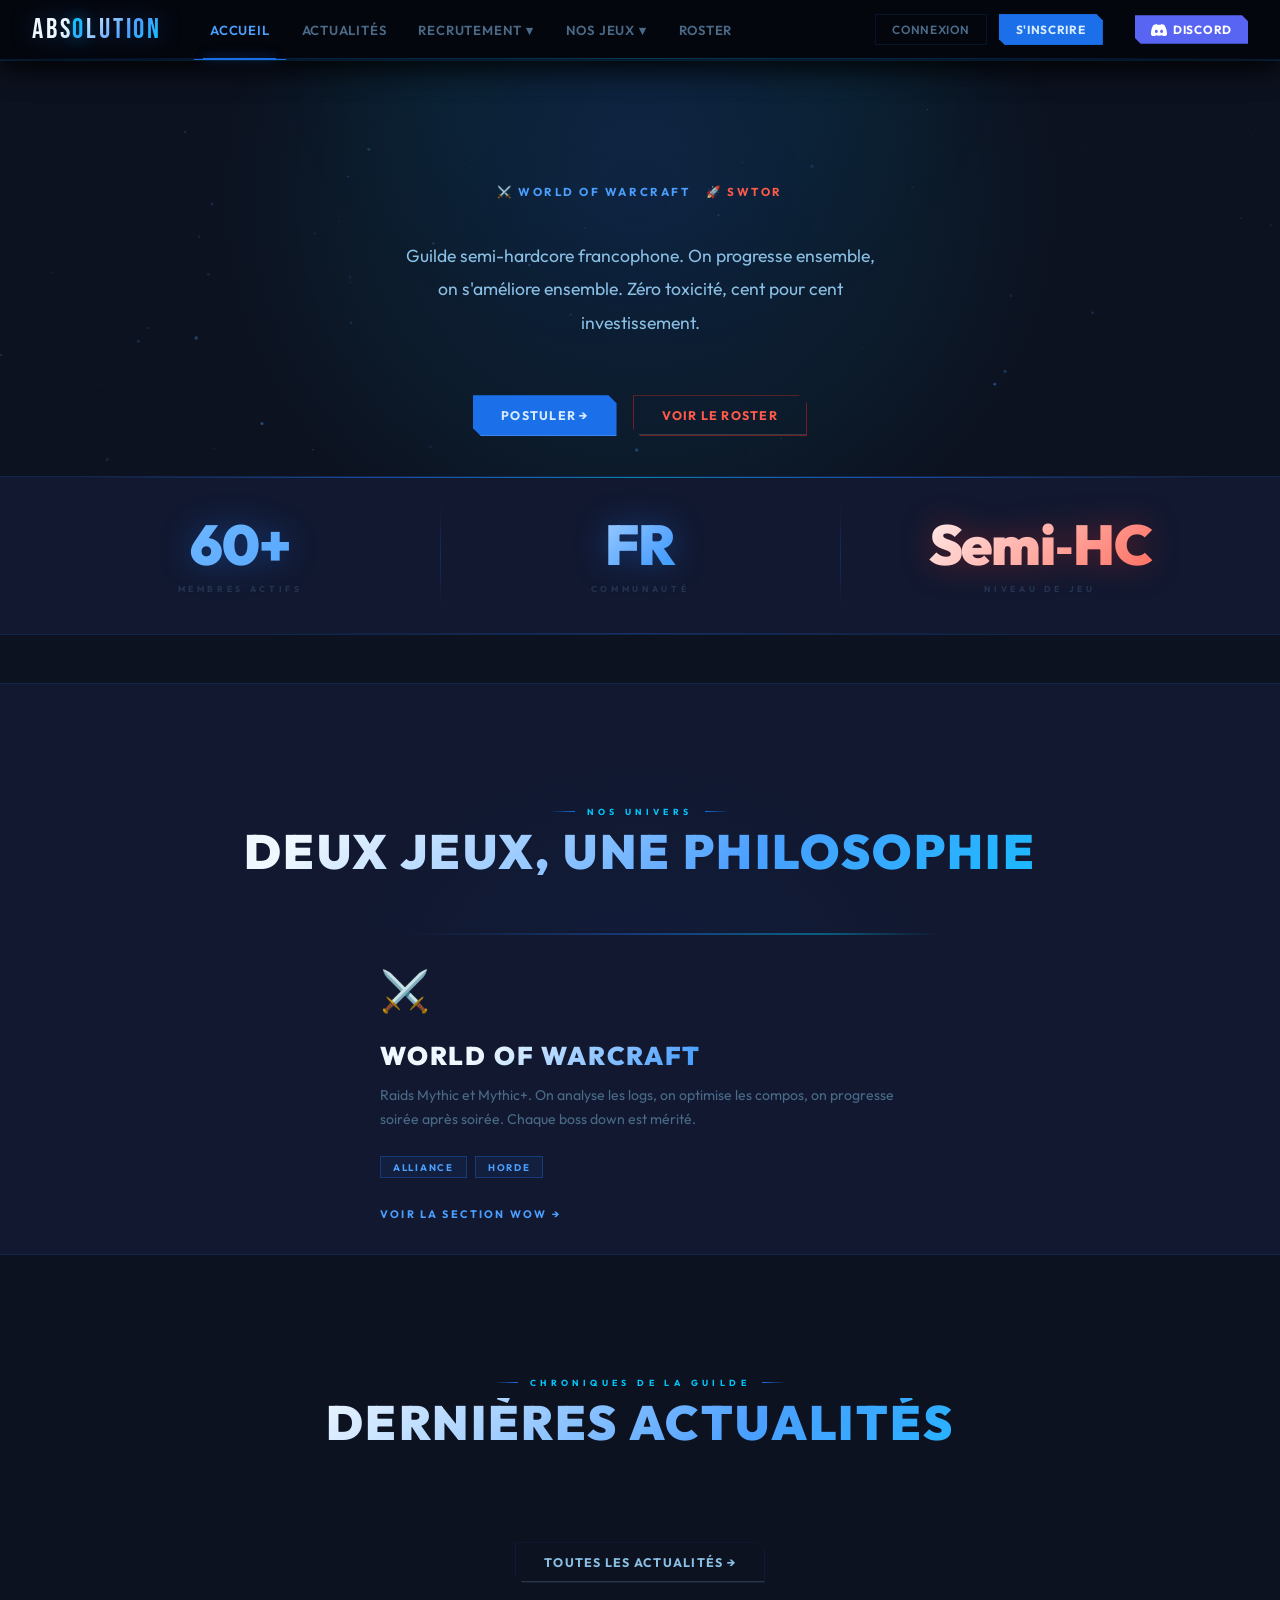
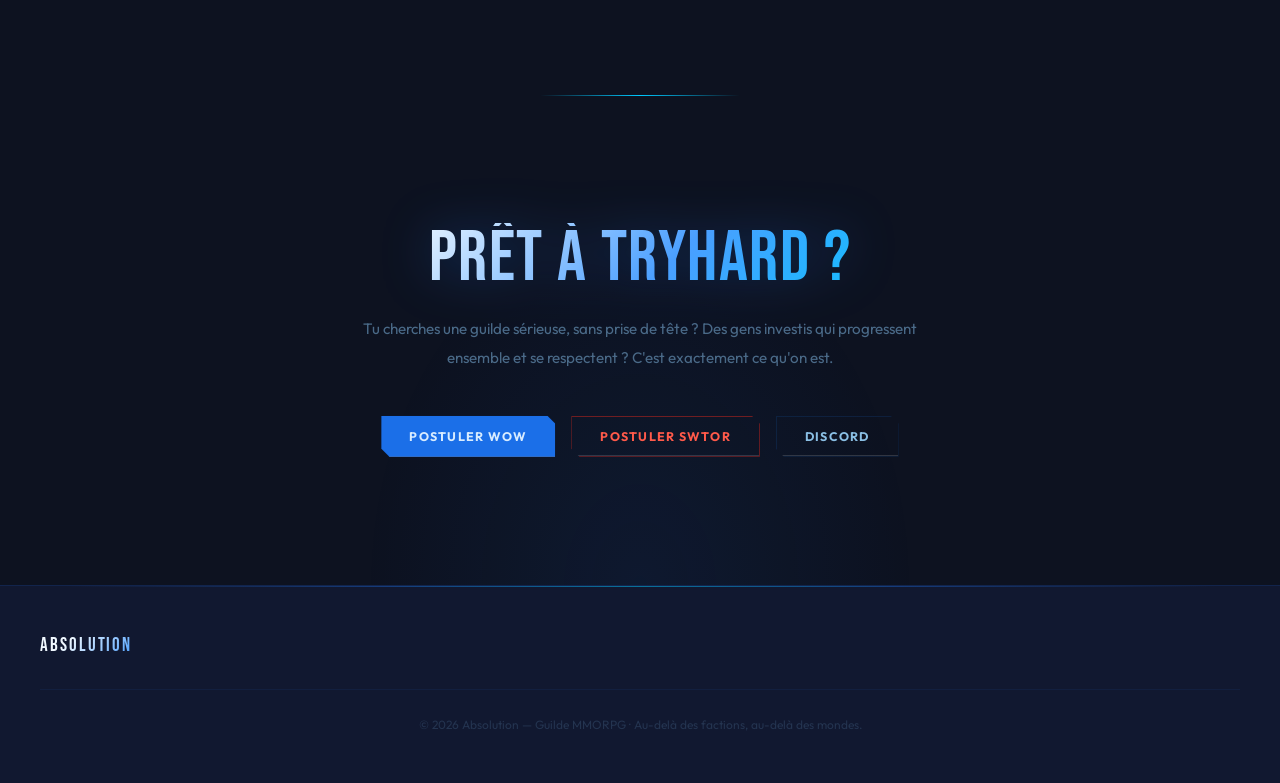
==== Claude SIte/index.html @ c2ccbd02 "Add files via upload" ====
﻿<!DOCTYPE html>
<html lang="fr">
<head>
  <meta charset="UTF-8">
  <link rel="icon" type="image/svg+xml" href="favicon.svg">
  <meta name="viewport" content="width=device-width, initial-scale=1.0">
  <title>Absolution &mdash; Guilde WoW Mythic &amp; SWTOR</title>
  <meta name="description" content="Guilde française semi-hardcore. WoW Mythic · SWTOR progression.">
  <meta property="og:type" content="website">
  <meta property="og:title" content="Absolution — Guilde WoW Mythic &amp; SWTOR">
  <meta property="og:description" content="Guilde française semi-hardcore. WoW Mythic · SWTOR progression.">
  <meta property="og:image" content="https://absolution-guild.pages.dev/og-banner.jpg">
  <meta property="og:url" content="https://absolution-guild.pages.dev/">
  <meta name="twitter:card" content="summary_large_image">
  <link rel="preconnect" href="https://fonts.googleapis.com">
  <link rel="preload" as="style" href="https://fonts.googleapis.com/css2?family=Outfit:wght@300;400;500;600;700;800;900&family=Bebas+Neue&display=swap" crossorigin>
  <link rel="preconnect" href="https://fonts.gstatic.com" crossorigin>
  <link href="https://fonts.googleapis.com/css2?family=Outfit:wght@300;400;500;600;700;800;900&family=Bebas+Neue&display=swap" rel="stylesheet">
  <link rel="stylesheet" href="theme-v3.css">
  <link rel="stylesheet" href="nav-v3.css">
  <link rel="stylesheet" href="site-v3.css">
<style>
.fi{opacity:0;transform:translateY(20px);transition:opacity .55s ease,transform .55s ease;}
.fi.on{opacity:1;transform:none;}
.fi.d1{transition-delay:.08s;}.fi.d2{transition-delay:.16s;}
.fi.d3{transition-delay:.24s;}.fi.d4{transition-delay:.32s;}
</style>
</head>
<body class="page-body">
<canvas id="bg-canvas"></canvas>
<div id="nav-root"></div>
<div id="mobile-overlay-root"></div>
<div id="auth-modal-root"></div>

<main>

<!-- HERO -->
<section class="hero">
  <canvas class="hero-canvas" id="hero-canvas" aria-hidden="true"></canvas>
  <div class="hero-inner">
    <div class="hero-eye fi" id="recruit-status">
      <span class="hero-eye-badge" id="recruit-wow" data-game="wow" style="display:none;">
        <span class="hero-eye-dot" id="dot-wow"></span>
        <span id="label-wow">WoW &mdash; Recrutement ouvert</span>
      </span>
      <span class="hero-eye-badge" id="recruit-swtor" data-game="swtor" style="display:none;">
        <span class="hero-eye-dot" id="dot-swtor"></span>
        <span id="label-swtor">SWTOR &mdash; Recrutement ouvert</span>
      </span>
    </div>
    <div class="hero-game fi d1">
      <span class="g-wow" data-game="wow">&#9876;&#65039; World of Warcraft</span>
      <span class="g-dot" id="hero-dot-sep"></span>
      <span class="g-swt" data-game="swtor">&#128640; SWTOR</span>
    </div>
    <p class="hero-desc fi d2" data-eid="hero-desc">
      Guilde semi-hardcore francophone. On progresse ensemble,<br>
      on s&apos;am&eacute;liore ensemble. Z&eacute;ro toxicit&eacute;, cent pour cent investissement.
    </p>
    <div class="hero-btns fi d3">
      <button class="btn btn-primary" onclick="document.getElementById('modal-postuler').style.display='flex'">Postuler &rarr;</button>
      <a href="roster.html" class="btn btn-secondary">Voir le roster</a>
    </div>
  </div>
</section>

<!-- STATS -->
<div id="s-stats">
  <div class="stats">
    <div class="stat fi">
      <div class="sv p" data-counter="60" data-suffix="+" data-eid="stat-val-1">60+</div>
      <div class="sl" data-eid="stat-lbl-1">Membres actifs</div>
    </div>
    <div class="stat fi d1">
      <div class="sv" data-eid="stat-val-2">FR</div>
      <div class="sl" data-eid="stat-lbl-2">Communaut&eacute;</div>
    </div>
    <div class="stat fi d2">
      <div class="sv r" data-eid="stat-val-3">Semi&#8209;HC</div>
      <div class="sl" data-eid="stat-lbl-3">Niveau de jeu</div>
    </div>
  </div>
</div>

<!-- PROGRESSION -->
<section id="s-progression" style="display:none;">
  <div style="max-width:1200px;margin:0 auto;padding:3.5rem 2rem 0;">
    <div id="idx-progression"></div>
  </div>
</section>

<!-- NOS JEUX -->
<section id="s-games">
  <div class="wrap">
    <div class="sec-header fi">
      <div class="sec-eyebrow" data-eid="games-eyebrow">Nos univers</div>
      <h2 class="sec-title" data-eid="games-title">Deux jeux, une philosophie</h2>
    </div>
  </div>
  <div class="games-grid">
    <a href="jeux.html#wow" class="game-card wow" data-game="wow">
      <span class="game-icon">&#9876;&#65039;</span>
      <div class="game-name" data-eid="game-wow-name">World of Warcraft</div>
      <p class="game-desc" data-eid="game-wow-desc">Raids Mythic et Mythic+. On analyse les logs, on optimise les compos, on progresse soir&eacute;e apr&egrave;s soir&eacute;e. Chaque boss down est m&eacute;rit&eacute;.</p>
      <div class="game-factions">
        <span class="faction blue">Alliance</span>
        <span class="faction blue">Horde</span>
      </div>
      <span class="game-link">Voir la section WoW &rarr;</span>
    </a>
    <a href="jeux.html#swtor" class="game-card swtor" data-game="swtor">
      <span class="game-icon">&#128640;</span>
      <div class="game-name" data-eid="game-swtor-name">Star Wars : TOR</div>
      <p class="game-desc" data-eid="game-swtor-desc">Op&eacute;rations PvE dans une galaxie lointaine, tr&egrave;s lointaine. R&eacute;publique ou Empire &mdash; la philosophie reste la m&ecirc;me : excellence.</p>
      <div class="game-factions">
        <span class="faction red">R&eacute;publique</span>
        <span class="faction red">Empire Sith</span>
      </div>
      <span class="game-link">Voir la section SWTOR &rarr;</span>
    </a>
  </div>
</section>

<!-- ACTUALITES -->
<section id="s-news">
  <div class="wrap">
    <div class="sec-header fi">
      <div class="sec-eyebrow" data-eid="news-eyebrow">Chroniques de la guilde</div>
      <h2 class="sec-title" data-eid="news-title">Derni&egrave;res actualit&eacute;s</h2>
    </div>
  </div>
  <div class="nl fi d1">
    <div id="idx-featured"></div>
    <div class="ns" id="idx-sidebar"></div>
  </div>
  <div style="text-align:center;padding:2.5rem 0 0;">
    <a href="news.html" class="btn btn-ghost">Toutes les actualit&eacute;s &rarr;</a>
  </div>
</section>

<!-- CTA -->
<section id="s-cta">
  <div class="ct fi">
    <h2 data-eid="cta-title">Pr&ecirc;t &agrave; tryhard&nbsp;?</h2>
    <p data-eid="cta-desc">Tu cherches une guilde s&eacute;rieuse, sans prise de t&ecirc;te ? Des gens investis qui progressent ensemble et se respectent ? C&apos;est exactement ce qu&apos;on est.</p>
    <div class="ct-btns">
      <a href="recrutement.html?game=wow" class="btn btn-primary" data-game="wow">Postuler WoW</a>
      <a href="recrutement.html?game=swtor" class="btn btn-secondary" data-game="swtor">Postuler SWTOR</a>
      <a href="https://discord.gg/ANEeFgfP8x" target="_blank" rel="noopener" class="btn btn-ghost">Discord</a>
    </div>
  </div>
</section>

</main>

<div id="footer-root"></div>

<!-- MODAL -->
<div id="modal-postuler"
  style="display:none;position:fixed;inset:0;background:rgba(0,0,0,0.88);backdrop-filter:blur(14px);z-index:3000;align-items:center;justify-content:center;padding:2rem;"
  onclick="if(event.target===this)this.style.display='none'">
  <div style="background:var(--bg-2);border:1px solid var(--bdr);border-top:2px solid var(--elec);max-width:480px;width:100%;position:relative;clip-path:polygon(0 0,calc(100% - 16px) 0,100% 16px,100% 100%,0 100%);">
    <div style="padding:2.25rem 2.5rem 2.5rem;">
      <button onclick="document.getElementById('modal-postuler').style.display='none'"
        style="position:absolute;top:1.25rem;right:1.25rem;background:none;border:1px solid var(--bdr);color:var(--txt-3);cursor:pointer;width:30px;height:30px;display:flex;align-items:center;justify-content:center;">&#x2715;</button>
      <p style="font-family:var(--font);font-size:.56rem;font-weight:700;letter-spacing:.45em;text-transform:uppercase;color:var(--elec-light);margin-bottom:.6rem;">Recrutement</p>
      <h3 style="font-family:var(--font);font-size:1.5rem;font-weight:900;text-transform:uppercase;color:var(--txt);margin-bottom:.5rem;">Pour quel jeu ?</h3>
      <p style="font-size:.85rem;color:var(--txt-3);margin-bottom:2rem;line-height:1.65;">S&eacute;lectionne l&apos;univers pour lequel tu souhaites postuler.</p>
      <div style="display:grid;grid-template-columns:1fr 1fr;gap:1rem;">
        <a href="recrutement.html?game=wow" class="modal-choice wow-choice">
          <div style="font-size:2.5rem;margin-bottom:.9rem;">&#9876;&#65039;</div>
          <div style="font-family:var(--font);font-size:.7rem;font-weight:900;text-transform:uppercase;letter-spacing:.1em;color:var(--elec-light);margin-bottom:.3rem;">World of<br>Warcraft</div>
          <div style="font-size:.56rem;letter-spacing:.15em;text-transform:uppercase;color:var(--txt-4);">Postuler &rarr;</div>
        </a>
        <a href="recrutement.html?game=swtor" class="modal-choice swtor-choice">
          <div style="font-size:2.5rem;margin-bottom:.9rem;">&#128640;</div>
          <div style="font-family:var(--font);font-size:.7rem;font-weight:900;text-transform:uppercase;letter-spacing:.1em;color:var(--red-light);margin-bottom:.3rem;">SWTOR</div>
          <div style="font-size:.56rem;letter-spacing:.15em;text-transform:uppercase;color:var(--txt-4);">Postuler &rarr;</div>
        </a>
      </div>
    </div>
  </div>
</div>

<!-- SCRIPTS -->
<script>
/* ── Particules hero ── */
(function(){
  var cv = document.getElementById('hero-canvas');
  if (!cv) return;
  var ctx = cv.getContext('2d');
  var pts = [];
  var N = 55;

  function resize(){
    cv.width  = cv.offsetWidth;
    cv.height = cv.offsetHeight;
  }
  resize();
  window.addEventListener('resize', resize);

  /* Initialise les particules */
  for (var i = 0; i < N; i++) pts.push({
    x:  Math.random() * cv.width,
    y:  Math.random() * cv.height,
    r:  Math.random() * 1.4 + 0.4,
    vx: (Math.random() - 0.5) * 0.22,
    vy: (Math.random() - 0.5) * 0.22,
    op: Math.random() * 0.5 + 0.15,
    phase: Math.random() * Math.PI * 2
  });

  var t = 0;
  function draw(){
    ctx.clearRect(0, 0, cv.width, cv.height);
    t += 0.008;

    /* Connexions entre particules proches */
    for (var i = 0; i < pts.length; i++){
      for (var j = i + 1; j < pts.length; j++){
        var dx = pts[i].x - pts[j].x;
        var dy = pts[i].y - pts[j].y;
        var d  = Math.sqrt(dx*dx + dy*dy);
        if (d < 110){
          ctx.beginPath();
          ctx.strokeStyle = 'rgba(27,111,232,' + (0.07 * (1 - d/110)).toFixed(3) + ')';
          ctx.lineWidth = 0.5;
          ctx.moveTo(pts[i].x, pts[i].y);
          ctx.lineTo(pts[j].x, pts[j].y);
          ctx.stroke();
        }
      }
    }

    /* Points */
    for (var i = 0; i < pts.length; i++){
      var p = pts[i];
      /* Dérive organique avec sinus */
      p.x += p.vx + Math.sin(t + p.phase) * 0.12;
      p.y += p.vy + Math.cos(t + p.phase * 0.7) * 0.10;
      /* Rebond doux */
      if (p.x < 0) p.x = cv.width;
      if (p.x > cv.width) p.x = 0;
      if (p.y < 0) p.y = cv.height;
      if (p.y > cv.height) p.y = 0;

      var pulse = p.op * (0.7 + 0.3 * Math.sin(t * 1.2 + p.phase));
      ctx.beginPath();
      ctx.arc(p.x, p.y, p.r, 0, Math.PI * 2);
      ctx.fillStyle = 'rgba(74,159,255,' + pulse.toFixed(3) + ')';
      ctx.fill();
    }
    requestAnimationFrame(draw);
  }
  draw();
})();
</script>
<script src="config.js"></script>
<script src="settings.js"></script>
<script src="shared.js"></script>
<script src="blocks.js"></script>
<script src="auth.js"></script>
<script src="news-cards.js"></script>
<script>
NC.get('/rest/v1/news?select=*&order=published_at.desc&limit=10').then(function(news){
  if(!news||!news.length)return;
  var f=document.getElementById('idx-featured'),s=document.getElementById('idx-sidebar');
  var featured=news.find(function(a){return a.featured;})||news[0];
  var rest=news.filter(function(a){return a.id!==featured.id;}).slice(0,3);
  if(f)f.innerHTML=NC.card(featured,true);
  if(s)s.innerHTML=rest.map(function(a){return NC.card(a,false);}).join('');
});

window.SETTINGS_P.then(function(cfg){
  var wowOn=cfg['wow_enabled']!=='false',swtorOn=cfg['swtor_enabled']==='true';
  var sep=document.getElementById('hero-dot-sep');
  if(sep)sep.style.display=(wowOn&&swtorOn)?'':'none';
  /* Un seul jeu actif → card centrée */
  if(wowOn !== swtorOn){
    var grid=document.querySelector('.games-grid');
    if(grid){
      grid.style.gridTemplateColumns='1fr';
      grid.style.maxWidth='600px';
    }
    /* Masquer la card inactive */
    var hide=document.querySelector('.game-card.'+(wowOn?'swtor':'wow'));
    if(hide)hide.style.display='none';
  }
});

(function(){
  var SB  = window.SB_URL;
  var KEY = window.SB_KEY;
  var H   = window.SB_H;
  Promise.all([window.SETTINGS_P,fetch(SB+'/rest/v1/recruitment?select=game,status',{headers:H}).then(function(r){return r.json();})]).then(function(res){
    var cfg=res[0]||{},data=Array.isArray(res[1])?res[1]:[];
    var wowOn=cfg['wow_enabled']!=='false',swtorOn=cfg['swtor_enabled']==='true';
    ['wow','swtor'].forEach(function(game){
      var badge=document.getElementById('recruit-'+game);
      var dot=document.getElementById('dot-'+game);
      var label=document.getElementById('label-'+game);
      if(!badge||!dot||!label)return;
      if(!(game==='wow'?wowOn:swtorOn)){badge.style.display='none';return;}
      var roles=data.filter(function(r){return r.game===game;});
      if(!roles.length){badge.style.display='none';return;}
      var hasOpen=roles.some(function(r){return r.status==='open';});
      var nm=game==='wow'?'WoW':'SWTOR';
      badge.style.display='inline-flex';
      if(hasOpen){
        dot.style.background='var(--success-light)';
        label.textContent=nm+' — Recrutement ouvert';
      } else {
        dot.style.background='var(--txt-3)';
        dot.style.boxShadow='none';
        badge.style.borderColor='var(--bdr)';
        badge.style.color='var(--txt-3)';
        label.textContent=nm+' — Recrutement fermé';
      }
    });
  }).catch(function(){});

  Promise.all([window.SETTINGS_P,fetch(SB+'/rest/v1/progression?is_current=eq.true&order=game.asc',{headers:H}).then(function(r){return r.json();})]).then(function(res){
    var cfg=res[0]||{},data=Array.isArray(res[1])?res[1]:[];
    if(!data.length)return;
    var section=document.getElementById('s-progression'),el=document.getElementById('idx-progression');
    if(!section||!el)return;
    var rioReg=cfg['raiderio_region']||'eu';
    var rioRlm=(cfg['raiderio_realm']||'').toLowerCase().replace(/\s+/g,'-');
    var rioGld=(cfg['raiderio_guild']||'').toLowerCase().replace(/\s+/g,'-');
    var rioUrl=(rioRlm&&rioGld)?'https://raider.io/guilds/'+rioReg+'/'+rioRlm+'/'+rioGld:'';
    section.style.display='block';
    var DIFF={mythic:'Mythic',heroic:'Héroïque',normal:'Normal',master:'Maître',veteran:'Vétéran'};
    var COLORS={wow:'#1B6FE8',swtor:'#E8281B'};
    var DIFF_C={mythic:'#F87171',heroic:'#FCD34D',normal:'#34D399',master:'#F87171',veteran:'#FCD34D'};
    var GAME_LBL={wow:'World of Warcraft',swtor:'SWTOR'};
    var GAME_LNK={wow:'jeux.html',swtor:'jeux.html#swtor'};
    var html=data.map(function(p){
      var bosses=[];
      try{bosses=typeof p.bosses_data==='string'?JSON.parse(p.bosses_data):(p.bosses_data||[]);}catch(e){}
      var total=bosses.length||p.bosses_total||0;
      var killed=bosses.length?bosses.filter(function(b){return b.killed;}).length:(p.bosses_killed||0);
      var pct=total?Math.round((killed/total)*100):0;
      var color=COLORS[p.game]||'#1B6FE8';
      var dc=DIFF_C[p.difficulty]||'#475569';
      var barC=pct===100?'var(--success-light)':color;
      var isClr=pct===100;

      var bossGrid='';
      if(bosses.length){
        bossGrid='<div class="boss-grid">'+
          bosses.map(function(b,i){
            var dead=!!b.killed;
            var imgStyle=b.image?'style="background-image:url('+b.image+');background-size:cover;background-position:center;"':'';
            return '<div class="boss-item '+(dead?'dead':'alive')+'">'+
              '<div class="boss-img-wrap'+(b.image?' has-img':'')+'" '+imgStyle+'>'+
                (!b.image?'<div class="boss-num">'+(i+1)+'</div>':'')+
                '<div class="boss-badge '+(dead?'dead':'alive')+'">'+(dead?'✓':'☠')+'</div>'+
              '</div>'+
              '<div class="boss-name">'+(b.name||'Boss '+(i+1))+'</div>'+
            '</div>';
          }).join('')+
        '</div>';
      }

      return '<div class="prog-card'+(isClr?' cleared':'')+'" style="border-top-color:'+color+';">'+
        '<div class="prog-card-header">'+
          '<div class="prog-card-info">'+
            '<div class="prog-card-eyebrow">'+
              '<span style="color:'+color+';">⚡ Progression en cours</span>'+
              '<span class="prog-card-eyebrow-sep"></span>'+
              '<span style="color:var(--txt-3);">'+(GAME_LBL[p.game]||p.game)+'</span>'+
            '</div>'+
            '<div class="prog-card-name">'+p.tier_name+'</div>'+
          '</div>'+
          '<div class="prog-card-score">'+
            '<div class="prog-card-score-val'+(isClr?' cleared':'')+'">'+killed+'<span>/'+total+'</span></div>'+
            '<div class="prog-card-diff" style="color:'+dc+';">'+(DIFF[p.difficulty]||p.difficulty)+'</div>'+
          '</div>'+
        '</div>'+
        '<div class="prog-bar"><div class="prog-bar-fill" style="width:'+pct+'%;background:'+barC+';"></div></div>'+
        bossGrid+
        '<div class="prog-card-footer">'+
          '<span>'+(isClr?'🏆 Raid terminé':killed+'/'+total+' boss — '+pct+'% de progression')+'</span>'+
          '<div class="prog-footer-links">'+
            (p.game==='wow'&&rioUrl?'<a href="'+rioUrl+'" target="_blank" rel="noopener" class="prog-rio-link">Raider.io ↗</a>':'')+
            '<a href="'+(GAME_LNK[p.game]||'jeux.html')+'" class="prog-detail-link" style="color:'+color+';">Détails →</a>'+
          '</div>'+
        '</div>'+
      '</div>';
    }).join('');
    el.innerHTML=data.length>1?'<div class="prog-multi">'+html+'</div>':html;
  }).catch(function(){});
})();

(function(){
  var io=new IntersectionObserver(function(entries){
    entries.forEach(function(e){if(e.isIntersecting){e.target.classList.add('on');io.unobserve(e.target);}});
  },{threshold:.1});
  document.querySelectorAll('.fi').forEach(function(el){io.observe(el);});

  function ease(t){return 1-Math.pow(1-t,3);}
  function counter(el,target,suffix,dur){
    var st=null;
    (function step(ts){
      /* Si blocks.js a supprimé data-counter → arrêter l'animation */
      if(!el.hasAttribute('data-counter'))return;
      if(!st)st=ts;
      var p=Math.min((ts-st)/dur,1);
      el.textContent=Math.floor(ease(p)*target)+(suffix||'');
      if(p<1)requestAnimationFrame(step);
      else el.textContent=target+(suffix||'');
    })(performance.now());
  }

  var cio=new IntersectionObserver(function(entries){
    entries.forEach(function(e){
      if(!e.isIntersecting)return;
      var el=e.target;
      var t=parseInt(el.getAttribute('data-counter'),10);
      var s=el.getAttribute('data-suffix')||'';
      if(!isNaN(t))counter(el,t,s,1400);
      cio.unobserve(el);
    });
  },{threshold:.5});
  document.querySelectorAll('[data-counter]').forEach(function(el){cio.observe(el);});
})();
</script>
</body>
</html>
---- Claude SIte/theme-v3.css ----
﻿/* ═══════════════════════════════════════════════════
   ABSOLUTION — Theme V3 "FRACTURE"
   Électrique · Cristallin · Acier · Tranchant
   Inspiré du logo : noir absolu / bleu foudre / argent
═══════════════════════════════════════════════════ */

@import url('https://fonts.googleapis.com/css2?family=Outfit:wght@300;400;500;600;700;800;900&family=Bebas+Neue&display=swap');

:root {
  /* ── Électrique ── */
  --elec:             #1B6FE8;
  --elec-light:       #4A9FFF;
  --elec-bright:      #7BBFFF;
  --elec-dim:         #0D3A8A;
  --cyan:             #00C8FF;
  --cyan-dim:         #006080;

  /* ── Danger ── */
  --red:              #E8281B;
  --red-light:        #FF5A4A;
  --red-dim:          #7A1510;

  /* ── Acier / Argent ── */
  --silver:           #B8CCE0;
  --silver-dim:       #5A7A99;
  --steel:            #2A3A4E;

  /* ── Success ── */
  --success:          #0FAF6E;
  --success-light:    #3DFFB2;

  /* ── Fonds ── */
  --bg:               #0D1220;
  --bg-2:             #111830;
  --bg-3:             #172040;
  --bg-4:             #1C2848;

  /* ── Textes ── */
  --txt:              #F0F8FF;
  --txt-2:            #8ABFE4;
  --txt-3:            #4A6A88;
  --txt-4:            #243450;

  /* ── Bordures ── */
  --bdr:              rgba(27,111,232,0.14);
  --bdr-elec:         rgba(27,111,232,0.45);
  --bdr-strong:       rgba(74,159,255,0.6);
  --bdr-cyan:         rgba(0,200,255,0.35);

  /* ── Typographie ── */
  --display:          'Bebas Neue', sans-serif;
  --body:             'Outfit', sans-serif;
  --font:             'Outfit', sans-serif;

  /* ── Misc ── */
  --radius:           0px;
  --nav-h:            60px;
  --transition:       0.16s cubic-bezier(0.4, 0, 0.2, 1);

  /* ── Shadows & Glows ── */
  --shadow:           0 8px 40px rgba(0,0,0,0.8);
  --glow-elec:        0 0 28px rgba(27,111,232,0.4);
  --glow-cyan:        0 0 24px rgba(0,200,255,0.35);
  --glow-red:         0 0 24px rgba(232,40,27,0.35);
  --glow-sm:          0 0 12px rgba(27,111,232,0.25);

  /* ── Aliases compatibilité ── */
  --blue:             #1B6FE8;
  --blue-light:       #4A9FFF;
  --blue-dark:        #0D3A8A;
  --red-light:        #FF5A4A;
  --violet:           #1B6FE8;
  --color-primary:    #1B6FE8;
  --color-secondary:  #E8281B;
  --color-accent:     #00C8FF;
  --color-tertiary:   #7BBFFF;
  --color-success:    #3DFFB2;
  --bg-base:          #0D1220;
  --bg-surface:       #111830;
  --bg-card:          #111830;
  --bg-card-hover:    #172040;
  --text-primary:     #F0F8FF;
  --text-secondary:   #8ABFE4;
  --text-muted:       #4A6A88;
  --text-dim:         #182030;
  --border:           rgba(27,111,232,0.14);
  --border-strong:    rgba(27,111,232,0.45);
  --shadow-blue:      0 0 28px rgba(27,111,232,0.4);
  --shadow-red:       0 0 24px rgba(232,40,27,0.35);
  --shadow-gold:      0 0 28px rgba(27,111,232,0.4);
  --shadow-crimson:   0 0 24px rgba(232,40,27,0.35);
  --gold:             #4A9FFF;
  --gold-light:       #7BBFFF;
  --gold-bright:      #B8DCFF;
  --gold-dim:         #0D3A8A;
  --crimson:          #E8281B;
  --crimson-light:    #FF5A4A;
  --crimson-bright:   #FF8A7A;
  --cream:            #D8ECFF;
  --glass-bg:         #080C15;
  --glass-border:     rgba(27,111,232,0.14);
  --glass-inset:      inset 0 1px 0 rgba(74,159,255,0.06);
  --glass-blur:       blur(0px);
  --ease:             0.16s cubic-bezier(0.4,0,0.2,1);
  --bdr-gold:         rgba(27,111,232,0.45);
  --success-light:    #3DFFB2;
}

*, *::before, *::after { box-sizing: border-box; margin: 0; padding: 0; }
html { scroll-behavior: smooth; }

body {
  font-family: var(--body);
  background: var(--bg);
  color: var(--txt);
  min-height: 100vh;
  overflow-x: hidden;
  -webkit-font-smoothing: antialiased;
  -moz-osx-font-smoothing: grayscale;
}

/* ── Pas de grain / scanlines en V3 ── */

/* ── Glow électrique centré haut ── */
body::after {
  content: '';
  position: fixed;
  top: 0; left: 50%;
  transform: translateX(-50%);
  width: 60vw;
  height: 40vh;
  background: radial-gradient(ellipse at 50% 0%,
    rgba(27,111,232,0.07) 0%,
    rgba(0,200,255,0.03) 40%,
    transparent 70%);
  pointer-events: none;
  z-index: 0;
}

#bg-canvas {
  position: fixed; inset: 0; z-index: 0;
  pointer-events: none; opacity: 0.35;
  filter: hue-rotate(210deg) saturate(1.4) brightness(0.7);
}

nav, header, main, section, footer, div, article {
  position: relative; z-index: 1;
}

h1, h2, h3, h4, h5, h6 {
  font-family: var(--display);
  font-weight: 400;
  letter-spacing: 0.02em;
  line-height: 1.0;
  color: var(--txt);
}

a { text-decoration: none; color: inherit; }

p {
  font-family: var(--body);
  font-size: 0.95rem;
  color: var(--txt-3);
  line-height: 1.75;
}

input, textarea, select {
  font-family: var(--body);
  font-size: 0.9rem;
  color: var(--txt);
  background: var(--bg-3);
  border: 1px solid var(--bdr);
  border-radius: 0;
  padding: 0.65rem 1rem;
  width: 100%; outline: none;
  transition: border-color var(--transition), box-shadow var(--transition);
}
input:focus, textarea:focus, select:focus {
  border-color: var(--elec);
  box-shadow: 0 0 0 2px rgba(27,111,232,0.15), var(--glow-sm);
}
::placeholder { color: var(--txt-4); }
select option { background: var(--bg-3); }

::-webkit-scrollbar { width: 3px; }
::-webkit-scrollbar-track { background: var(--bg); }
::-webkit-scrollbar-thumb { background: rgba(27,111,232,0.4); border-radius: 0; }
::-webkit-scrollbar-thumb:hover { background: var(--elec); }

/* ── Boutons ── */
.btn {
  display: inline-flex; align-items: center; gap: 0.5rem;
  font-family: var(--body); font-size: 0.78rem; font-weight: 700;
  letter-spacing: 0.1em; text-transform: uppercase;
  padding: 0.75rem 1.75rem;
  border-radius: 0;
  border: none; cursor: pointer;
  transition: all var(--transition); white-space: nowrap;
  position: relative; overflow: hidden; clip-path: polygon(0 0, calc(100% - 8px) 0, 100% 8px, 100% 100%, 8px 100%, 0 calc(100% - 8px));
}
/* Ligne électrique en bas */
.btn::after {
  content: ''; position: absolute; bottom: 0; left: 0; right: 0; height: 1px;
  background: rgba(255,255,255,0.15); transition: background var(--transition);
}
.btn:hover::after { background: rgba(255,255,255,0.3); }

.btn-primary {
  background: var(--elec);
  color: #D8ECFF;
  box-shadow: 0 2px 16px rgba(27,111,232,0.35);
}
.btn-primary:hover {
  background: var(--elec-light);
  box-shadow: var(--glow-elec);
  transform: translateY(-2px);
}
.btn-secondary {
  background: transparent;
  color: var(--red-light);
  border: 1px solid rgba(232,40,27,0.45);
}
.btn-secondary:hover {
  background: rgba(232,40,27,0.1);
  border-color: var(--red-light);
  box-shadow: var(--glow-red);
  transform: translateY(-2px);
}
.btn-ghost {
  background: transparent;
  color: var(--txt-2);
  border: 1px solid var(--bdr);
}
.btn-ghost:hover {
  border-color: var(--bdr-elec);
  color: var(--txt);
  background: rgba(27,111,232,0.06);
}
.btn-outline {
  background: transparent;
  color: var(--elec-light);
  border: 1px solid var(--bdr-elec);
}
.btn-outline:hover {
  background: rgba(27,111,232,0.1);
  border-color: var(--elec-light);
  box-shadow: var(--glow-sm);
}
---- Claude SIte/nav-v3.css ----
/* ─── NAV V3 "FRACTURE" ─── */

nav {
  position: fixed; top: 0; left: 0; right: 0;
  height: var(--nav-h);
  background: rgba(5,7,14,0.97);
  border-bottom: 1px solid rgba(27,111,232,0.15);
  box-shadow:
    0 1px 0 rgba(0,200,255,0.08),
    0 4px 32px rgba(0,0,0,0.7);
  backdrop-filter: blur(20px);
  -webkit-backdrop-filter: blur(20px);
  z-index: 1000;
  display: flex; align-items: center;
  padding: 0 2rem; gap: 2rem;
}
/* Ligne électrique en bas du nav */
nav::after {
  content: '';
  position: absolute; bottom: 0; left: 0; right: 0; height: 1px;
  background: linear-gradient(90deg,
    transparent 0%,
    rgba(27,111,232,0.5) 20%,
    rgba(0,200,255,0.7) 50%,
    rgba(27,111,232,0.5) 80%,
    transparent 100%
  );
  opacity: 0.4;
  pointer-events: none;
}

.nav-logo {
  font-family: var(--display);
  font-size: 1.75rem; letter-spacing: 0.1em;
  text-decoration: none; flex-shrink: 0;
  background: linear-gradient(135deg, var(--txt) 30%, var(--elec-light) 70%, var(--cyan) 100%);
  -webkit-background-clip: text; -webkit-text-fill-color: transparent; background-clip: text;
  filter: drop-shadow(0 0 12px rgba(27,111,232,0.3));
}
.nav-logo span {
  -webkit-text-fill-color: transparent;
  background: linear-gradient(135deg, var(--cyan), var(--elec-light));
  -webkit-background-clip: text; background-clip: text;
  filter: drop-shadow(0 0 8px rgba(0,200,255,0.5));
}

.nav-links { display: flex; list-style: none; gap: 0; flex: 1; }
.nav-links a {
  font-family: var(--body); font-size: 0.82rem; font-weight: 600;
  letter-spacing: 0.06em; text-transform: uppercase; color: var(--txt-3);
  padding: 0 1rem; height: var(--nav-h);
  display: flex; align-items: center; text-decoration: none;
  transition: color var(--transition);
  border-bottom: 1px solid transparent; margin-bottom: -1px;
  position: relative;
}
.nav-links a:hover { color: var(--txt); }
.nav-links a.active {
  color: var(--elec-light);
  border-bottom-color: var(--elec);
}
/* Glow sous le lien actif */
.nav-links a.active::after {
  content: '';
  position: absolute; bottom: 0; left: 10%; right: 10%; height: 1px;
  background: var(--elec);
  box-shadow: 0 0 8px var(--elec), 0 0 16px rgba(27,111,232,0.4);
  pointer-events: none;
}

.nav-dropdown { position: relative; }
.nav-dropdown-menu {
  position: absolute; top: 100%; left: 0;
  background: rgba(5,7,14,0.98);
  border: 1px solid rgba(27,111,232,0.2);
  border-top: 1px solid var(--elec);
  min-width: 200px; padding: 0.4rem;
  opacity: 0; pointer-events: none;
  transition: opacity 0.15s ease;
  box-shadow: 0 8px 40px rgba(0,0,0,0.8), var(--glow-sm);
}
.nav-dropdown:hover .nav-dropdown-menu { opacity: 1; pointer-events: all; }
.nav-dropdown-menu a {
  display: flex; align-items: center; gap: 0.6rem;
  padding: 0.55rem 0.85rem; font-size: 0.78rem; font-weight: 500;
  color: var(--txt-3); border-bottom: none; height: auto; margin: 0;
  transition: color var(--transition), background var(--transition);
  text-transform: none; letter-spacing: 0.02em;
}
.nav-dropdown-menu a:hover { color: var(--txt); background: rgba(27,111,232,0.08); border-bottom: none; }

#nav-auth-zone { display: flex; align-items: center; gap: 0.75rem; margin-left: auto; flex-shrink: 0; }

.nav-auth-btn {
  font-family: var(--body); font-size: 0.74rem; font-weight: 600;
  letter-spacing: 0.06em; text-transform: uppercase;
  padding: 0.42rem 1rem; border: 1px solid var(--bdr);
  background: transparent; color: var(--txt-3);
  cursor: pointer; transition: all var(--transition); text-decoration: none;
}
.nav-auth-btn:hover { color: var(--txt); border-color: var(--bdr-elec); background: rgba(27,111,232,0.06); }
.nav-auth-btn.primary {
  background: var(--elec); border-color: var(--elec); color: #D8ECFF;
  font-weight: 700; box-shadow: 0 0 16px rgba(27,111,232,0.3);
  clip-path: polygon(0 0, calc(100% - 6px) 0, 100% 6px, 100% 100%, 6px 100%, 0 calc(100% - 6px));
}
.nav-auth-btn.primary:hover { background: var(--elec-light); box-shadow: var(--glow-elec); }
.nav-auth-btn.admin-btn { background: rgba(27,111,232,0.1); border-color: var(--bdr-elec); color: var(--elec-light); }

.nav-discord-btn {
  display: inline-flex; align-items: center; gap: 0.4rem;
  background: #5865F2; color: #fff; font-family: var(--body);
  font-size: 0.74rem; font-weight: 700; letter-spacing: 0.06em; text-transform: uppercase;
  padding: 0.42rem 1rem;
  border: none; cursor: pointer; text-decoration: none; transition: background var(--transition);
  clip-path: polygon(0 0, calc(100% - 6px) 0, 100% 6px, 100% 100%, 6px 100%, 0 calc(100% - 6px));
}
.nav-discord-btn:hover { background: #4752C4; }

.nav-user-label { display: flex; align-items: center; gap: 0.5rem; font-size: 0.78rem; font-weight: 500; color: var(--txt-2); }
.nav-user-dot   { width: 7px; height: 7px; border-radius: 50%; flex-shrink: 0; }
.nav-role-badge {
  font-size: 0.68rem; font-weight: 700; letter-spacing: 0.08em;
  padding: 0.15rem 0.5rem; background: rgba(27,111,232,0.1);
  border: 1px solid rgba(27,111,232,0.25);
  color: var(--elec-light); text-transform: uppercase;
}

.hamburger { display: none; flex-direction: column; gap: 5px; background: none; border: none; cursor: pointer; padding: 4px; margin-left: auto; }
.hamburger span { display: block; width: 22px; height: 1.5px; background: var(--txt-3); border-radius: 0; transition: all var(--transition); }
.hamburger:hover span { background: var(--elec-light); }

.mobile-overlay {
  display: none; position: fixed; inset: 0;
  background: rgba(5,7,14,0.99); z-index: 999;
  padding: calc(var(--nav-h) + 1.5rem) 1.5rem 2rem;
  flex-direction: column; gap: 0;
}
.mobile-overlay.open { display: flex; }
.mobile-overlay a {
  font-family: var(--font); font-size: 0.9rem; font-weight: 700;
  letter-spacing: 0.12em; text-transform: uppercase;
  color: var(--txt-3);
  padding: 1rem 0; border-bottom: 1px solid rgba(27,111,232,0.1);
  text-decoration: none; transition: color var(--transition);
}
.mobile-overlay a:hover { color: var(--elec-light); }

/* ══════════════════════════════
   AUTH MODAL
══════════════════════════════ */
.auth-modal {
  position: fixed; inset: 0;
  background: rgba(0,0,0,0.85); backdrop-filter: blur(16px);
  z-index: 2000; display: none; align-items: center; justify-content: center; padding: 2rem;
}
.auth-modal.open { display: flex; }
.auth-modal-box {
  background: var(--bg-2);
  border: 1px solid rgba(27,111,232,0.2);
  border-top: 2px solid var(--elec);
  width: 100%; max-width: 420px; padding: 2.25rem;
  position: relative;
  box-shadow: 0 24px 80px rgba(0,0,0,0.9), var(--glow-elec);
  clip-path: polygon(0 0, calc(100% - 16px) 0, 100% 16px, 100% 100%, 0 100%);
}
/* Coin coupé décoration */
.auth-modal-box::before {
  content: '';
  position: absolute; top: 0; right: 0;
  width: 0; height: 0; border-style: solid;
  border-width: 16px 16px 0 0;
  border-color: var(--bg-3) transparent transparent transparent;
  z-index: 2;
}
.auth-modal-title {
  font-family: var(--display); font-size: 1.8rem; letter-spacing: 0.06em;
  margin-bottom: 1.5rem; color: var(--txt);
  background: linear-gradient(135deg, var(--txt) 30%, var(--elec-light) 100%);
  -webkit-background-clip: text; -webkit-text-fill-color: transparent; background-clip: text;
}
.auth-close {
  position: absolute; top: 1rem; right: 1rem; background: none;
  border: 1px solid var(--bdr); color: var(--txt-3); font-size: 1rem; cursor: pointer;
  width: 30px; height: 30px; display: flex; align-items: center; justify-content: center;
  transition: all var(--transition);
}
.auth-close:hover { color: var(--txt); border-color: var(--bdr-elec); background: rgba(27,111,232,0.1); }
.auth-tabs { display: flex; border-bottom: 1px solid var(--bdr); margin-bottom: 1.5rem; }
.auth-tab {
  font-size: 0.8rem; font-weight: 700; letter-spacing: 0.08em; text-transform: uppercase;
  padding: 0.6rem 1.25rem; background: none; border: none; color: var(--txt-3);
  cursor: pointer; border-bottom: 2px solid transparent; margin-bottom: -1px; transition: all var(--transition);
}
.auth-tab.active { color: var(--elec-light); border-bottom-color: var(--elec); }
.auth-form { display: none; flex-direction: column; gap: 1rem; }
.auth-form.active { display: flex; }
.auth-label { font-size: 0.72rem; font-weight: 700; letter-spacing: 0.12em; text-transform: uppercase; color: var(--txt-2); display: block; margin-bottom: 0.3rem; }
.auth-error { font-size: 0.82rem; color: var(--red-light); display: none; padding: 0.4rem 0; }

/* ══════════════════════════════
   FOOTER
══════════════════════════════ */
footer {
  background: var(--bg-2);
  border-top: 1px solid rgba(27,111,232,0.15);
  padding: 3rem 2rem; position: relative; z-index: 1;
}
footer::before {
  content: ''; position: absolute; top: 0; left: 0; right: 0; height: 1px;
  background: linear-gradient(90deg,
    transparent 5%,
    rgba(27,111,232,0.4) 30%,
    rgba(0,200,255,0.5) 50%,
    rgba(27,111,232,0.4) 70%,
    transparent 95%
  );
}
.footer-inner { max-width: 1200px; margin: 0 auto; display: flex; align-items: center; justify-content: space-between; flex-wrap: wrap; gap: 1.5rem; }
.footer-logo {
  font-family: var(--display); font-size: 1.2rem; letter-spacing: 0.1em;
  background: linear-gradient(135deg, var(--txt) 30%, var(--elec-light) 100%);
  -webkit-background-clip: text; -webkit-text-fill-color: transparent; background-clip: text;
}
.footer-links { display: flex; gap: 2rem; flex-wrap: wrap; }
.footer-links a { font-size: 0.8rem; color: var(--txt-3); text-decoration: none; letter-spacing: 0.04em; transition: color var(--transition); }
.footer-links a:hover { color: var(--elec-light); }
.footer-copy { font-size: 0.75rem; color: var(--txt-4); width: 100%; text-align: center; margin-top: 0.5rem; padding-top: 1.5rem; border-top: 1px solid rgba(27,111,232,0.08); }

@media (max-width: 900px) { nav { padding: 0 1rem; } .nav-links { display: none; } .hamburger { display: flex; } }
@media (max-width: 600px) { #nav-auth-zone { display: none; } }
---- Claude SIte/site-v3.css ----
/* ═══════════════════════════════════════════════════
   ABSOLUTION — Site CSS V3 "FRACTURE"
   Interface complète — électrique / cristallin / acier
═══════════════════════════════════════════════════ */

.page-body { padding-top: 0; }
.wrap      { max-width: 1200px; margin: 0 auto; padding: 0 2rem; }

/* ══════════════════════════════
   HERO GÉNÉRIQUE
══════════════════════════════ */
.hero-page {
  padding: calc(var(--nav-h) + 4rem) 2rem 3.5rem;
  text-align: center;
  max-width: 860px;
  margin: 0 auto;
  position: relative;
}
.hero-page::before {
  content: '';
  position: absolute; top: 0; left: 50%; transform: translateX(-50%);
  width: 480px; height: 220px;
  background: radial-gradient(ellipse at 50% 0%, rgba(27,111,232,0.09), transparent 72%);
  pointer-events: none;
}

/* Eyebrow avec décor électrique */
.eyebrow {
  font-family: var(--font); font-size: 0.58rem; font-weight: 700;
  letter-spacing: 0.5em; text-transform: uppercase; color: var(--elec-light);
  display: inline-flex; align-items: center; gap: 0.85rem;
  margin-bottom: 0.9rem;
}
.eyebrow::before, .eyebrow::after {
  content: '';
  display: inline-block; width: 32px; height: 1px;
  background: linear-gradient(90deg, transparent, var(--elec));
}
.eyebrow::after { background: linear-gradient(90deg, var(--elec), transparent); }

.hero-h1 {
  font-family: var(--font); font-size: clamp(2.2rem, 5vw, 4rem);
  font-weight: 900; text-transform: uppercase; letter-spacing: 0.04em;
  line-height: 1.0;
  background: linear-gradient(135deg, var(--txt) 10%, var(--elec-light) 55%, var(--cyan) 100%);
  -webkit-background-clip: text; -webkit-text-fill-color: transparent; background-clip: text;
  margin-bottom: 1.1rem;
}
.hero-sub {
  font-size: 0.95rem; color: var(--txt-3); line-height: 1.75;
  max-width: 520px; margin: 0 auto;
}

/* ══════════════════════════════
   CARDS
══════════════════════════════ */
.card {
  display: block; text-decoration: none; color: var(--text-primary);
  background: var(--bg-2);
  border: 1px solid var(--bdr);
  border-top: 2px solid rgba(27,111,232,0.3);
  padding: 2rem;
  transition: transform var(--transition), box-shadow var(--transition), border-color var(--transition);
  cursor: pointer; position: relative; overflow: hidden;
  clip-path: polygon(0 0, calc(100% - 12px) 0, 100% 12px, 100% 100%, 0 100%);
}
/* Coin coupé décoration */
.card::before {
  content: '';
  position: absolute; top: 0; right: 0;
  width: 0; height: 0;
  border-style: solid;
  border-width: 12px 12px 0 0;
  border-color: var(--bg-3) transparent transparent transparent;
  pointer-events: none; z-index: 2;
}
/* Ligne électrique gauche */
.card::after {
  content: '';
  position: absolute; left: 0; top: 0; bottom: 0; width: 2px;
  background: linear-gradient(180deg, var(--elec), transparent 80%);
  opacity: 0; transition: opacity var(--transition);
}
.card:hover::after { opacity: 1; }
.card:hover {
  transform: translateY(-4px);
  border-color: var(--bdr-elec);
  border-top-color: var(--elec);
  box-shadow: 0 16px 48px rgba(0,0,0,0.7), var(--glow-sm);
  color: var(--text-primary); text-decoration: none;
}

.card-wow   { border-top-color: rgba(27,111,232,0.5); }
.card-swtor { border-top-color: rgba(232,40,27,0.5); }
.card-guild { border-top-color: rgba(74,159,255,0.3); }
.card-wow:hover   { border-top-color: var(--elec); }
.card-swtor:hover { border-top-color: var(--red-light); }

.card-tag {
  display: inline-block; font-family: var(--font); font-size: 0.56rem;
  font-weight: 700; letter-spacing: 0.3em; text-transform: uppercase;
  padding: 0.12rem 0.55rem; border: 1px solid; margin-bottom: 0.75rem;
}
.card-tag.wow   { color: var(--elec-light); background: rgba(27,111,232,0.1); border-color: rgba(27,111,232,0.35); }
.card-tag.swtor { color: var(--red-light);  background: rgba(232,40,27,0.1);  border-color: rgba(232,40,27,0.3); }
.card-tag.guild { color: var(--cyan);       background: rgba(0,200,255,0.08); border-color: rgba(0,200,255,0.2); }

.card-date {
  font-family: var(--font); font-size: 0.56rem; letter-spacing: 0.22em;
  text-transform: uppercase; color: var(--txt-4); display: block; margin-bottom: 0.65rem;
}
.card-title {
  font-family: var(--font); font-size: 1rem; font-weight: 900;
  letter-spacing: 0.03em; text-transform: uppercase;
  color: var(--txt); line-height: 1.25; margin-bottom: 0.55rem;
  transition: color var(--transition);
}
.card:hover .card-title { color: var(--elec-bright); }
.card-excerpt {
  font-family: var(--font); font-size: 0.82rem; color: var(--txt-3); line-height: 1.65; margin-bottom: 1rem;
}
.card-read {
  font-family: var(--font); font-size: 0.58rem; font-weight: 700;
  letter-spacing: 0.2em; text-transform: uppercase;
  display: inline-flex; align-items: center; gap: 0.35rem; transition: gap var(--transition);
  color: var(--elec-light);
}
.card:hover .card-read { gap: 0.55rem; color: var(--cyan); }
.card-read.swtor { color: var(--red-light); }
.card:hover .card-read.swtor { color: var(--red-light); }

.card-featured { padding: 2.25rem; margin-bottom: 1.25rem; }
.card-featured .card-title { font-size: 1.65rem; margin-bottom: 0.8rem; }
.card-featured .card-excerpt { font-size: 0.9rem; }

.featured-badge {
  display: inline-block; font-family: var(--font); font-size: 0.54rem; font-weight: 700;
  letter-spacing: 0.2em; text-transform: uppercase;
  color: var(--cyan); border: 1px solid rgba(0,200,255,0.3);
  background: rgba(0,200,255,0.07); padding: 0.1rem 0.5rem; margin: 0 0 0.5rem 0.5rem;
}

/* ══════════════════════════════
   GRILLES
══════════════════════════════ */
.news-grid { display: grid; grid-template-columns: repeat(3,1fr); gap: 1.25rem; }
.news-grid .card, #news-grid .card { background: var(--bg-2); clip-path: none; }
.news-grid .card::before { display: none; }

/* ══════════════════════════════
   FILTRES
══════════════════════════════ */
.filter-bar {
  display: flex; justify-content: center; gap: 0.35rem; flex-wrap: wrap; padding: 0 2rem 2.75rem;
}
.filter-btn {
  font-family: var(--font); font-size: 0.58rem; font-weight: 700; letter-spacing: 0.22em;
  text-transform: uppercase; padding: 0.4rem 1.1rem;
  background: transparent; border: 1px solid var(--bdr); color: var(--txt-3); cursor: pointer;
  transition: all var(--transition);
}
.filter-btn:hover { color: var(--txt-2); border-color: var(--bdr-elec); }
.filter-btn.active, .f-all.active  { color: var(--elec-bright); border-color: var(--elec); background: rgba(27,111,232,0.1); }
.f-wow.active  { color: var(--elec-light);  border-color: var(--elec-light); background: rgba(27,111,232,0.1); }
.f-swtor.active{ color: var(--red-light);   border-color: var(--red-light);  background: rgba(232,40,27,0.08); }
.f-guild.active{ color: var(--cyan);        border-color: var(--cyan);       background: rgba(0,200,255,0.07); }

/* ══════════════════════════════
   PAGINATION
══════════════════════════════ */
.pagination { display: flex; justify-content: center; align-items: center; gap: 1.5rem; padding: 2.5rem 0 3rem; }
.pagination button {
  font-family: var(--font); font-size: 0.6rem; font-weight: 700; letter-spacing: 0.2em;
  text-transform: uppercase; padding: 0.5rem 1.25rem;
  border: 1px solid var(--bdr); background: transparent; color: var(--txt-3); cursor: pointer; transition: all var(--transition);
}
.pagination button:not([disabled]):hover { color: var(--elec-light); border-color: var(--bdr-elec); background: rgba(27,111,232,0.07); }
.pagination button[disabled] { opacity: 0.2; cursor: not-allowed; }
.pagination span { font-family: var(--font); font-size: 0.6rem; letter-spacing: 0.15em; color: var(--txt-3); }

/* ══════════════════════════════
   ARTICLE
══════════════════════════════ */
.article-hero  { padding: calc(var(--nav-h) + 3rem) 2rem 2.5rem; max-width: 860px; margin: 0 auto; }
.article-meta  { display: flex; align-items: center; gap: 1rem; margin-bottom: 1.25rem; flex-wrap: wrap; }
.article-title { font-family: var(--font); font-size: clamp(1.8rem,4vw,3rem); font-weight: 900; text-transform: uppercase; color: var(--txt); margin-bottom: 1rem; line-height: 1.1; }
.article-intro { font-size: 1rem; color: var(--txt-3); line-height: 1.75; }
.article-body  { max-width: 760px; margin: 0 auto; padding: 2rem 2rem 4rem; }
.article-body p { font-size: 0.95rem; color: var(--txt-2); line-height: 1.9; margin-bottom: 1.35rem; }
.article-footer{ margin-top: 2.5rem; padding-top: 1.5rem; border-top: 1px solid var(--bdr); }

.related-section { max-width: 860px; margin: 0 auto; padding: 0 2rem 4rem; }
.related-label   { font-family: var(--font); font-size: 0.55rem; font-weight: 700; letter-spacing: 0.38em; text-transform: uppercase; color: var(--txt-3); margin-bottom: 1.25rem; display: block; }
.related-grid    { display: grid; grid-template-columns: 1fr 1fr; gap: 1.25rem; }

/* ══════════════════════════════
   RECRUTEMENT
══════════════════════════════ */
.rec-layout { max-width: 1200px; margin: 0 auto; display: grid; grid-template-columns: 1fr 360px; gap: 2rem; padding: 0 2rem 4rem; align-items: start; }
.roles-grid { display: grid; grid-template-columns: repeat(auto-fill,minmax(220px,1fr)); gap: 1rem; margin-bottom: 2rem; }

.role-card {
  background: var(--bg-2); border: 1px solid var(--bdr);
  border-top: 2px solid rgba(27,111,232,0.35);
  padding: 1.25rem;
  position: relative; overflow: hidden;
  transition: transform var(--transition), box-shadow var(--transition), border-color var(--transition);
}
.role-card::before {
  content: ''; position: absolute; top: 0; right: 0;
  width: 0; height: 0; border-style: solid;
  border-width: 10px 10px 0 0;
  border-color: var(--bg-3) transparent transparent transparent;
}
.role-card:hover {
  transform: translateY(-2px);
  border-color: var(--bdr-elec); border-top-color: var(--elec);
  box-shadow: 0 8px 32px rgba(0,0,0,0.5), var(--glow-sm);
}
.role-card.swtor { border-top-color: rgba(232,40,27,0.4); }
.role-card.swtor:hover { border-top-color: var(--red-light); box-shadow: 0 8px 32px rgba(0,0,0,0.5), var(--glow-red); }

.role-header { display: flex; align-items: flex-start; justify-content: space-between; gap: 0.5rem; margin-bottom: 0.85rem; }
.role-name   { font-family: var(--font); font-size: 0.88rem; font-weight: 900; letter-spacing: 0.08em; text-transform: uppercase; color: var(--txt); }
.role-badge  { font-family: var(--font); font-size: 0.54rem; font-weight: 700; letter-spacing: 0.15em; text-transform: uppercase; padding: 0.12rem 0.5rem; border: 1px solid; flex-shrink: 0; }
.badge-open  { color: var(--success-light); border-color: rgba(61,255,178,0.3); background: rgba(61,255,178,0.07); }
.badge-limit { color: var(--elec-light);    border-color: rgba(74,159,255,0.35); background: rgba(74,159,255,0.07); }
.badge-closed{ color: var(--txt-4);         border-color: rgba(255,255,255,0.06); }

.spec-list { display: flex; flex-wrap: wrap; gap: 0.35rem; margin-top: 0.75rem; }
.spec-tag  { font-family: var(--font); font-size: 0.54rem; font-weight: 700; letter-spacing: 0.1em; text-transform: uppercase; padding: 0.12rem 0.5rem; border: 1px solid rgba(27,111,232,0.15); color: var(--txt-3); background: rgba(27,111,232,0.04); }
.spec-open, .spec.on { color: var(--success-light); border-color: rgba(61,255,178,0.25); background: rgba(61,255,178,0.06); }
.spec-closed { color: var(--txt-4); border-color: rgba(255,255,255,0.05); opacity: 0.4; }

.cand-box {
  position: sticky; top: 1.5rem;
  background: var(--bg-2); border: 1px solid var(--bdr);
  border-top: 2px solid var(--elec-dim);
  box-shadow: 0 8px 40px rgba(0,0,0,0.6), var(--glow-sm); padding: 1.75rem;
}
.cand-title  { font-family: var(--font); font-size: 0.56rem; font-weight: 700; letter-spacing: 0.38em; text-transform: uppercase; color: var(--elec-light); margin-bottom: 1.25rem; display: block; }
.field       { margin-bottom: 0.9rem; }
.field label { font-family: var(--font); font-size: 0.58rem; font-weight: 700; letter-spacing: 0.2em; text-transform: uppercase; color: var(--txt-3); display: block; margin-bottom: 0.35rem; }
.field-row   { display: grid; grid-template-columns: 1fr 1fr; gap: 0.75rem; }

.cand-ok { text-align: center; padding: 2.5rem 1rem; }
.cand-ok-icon  { font-size: 2.5rem; margin-bottom: 1rem; }
.cand-ok-title { font-family: var(--font); font-size: 1rem; font-weight: 900; text-transform: uppercase; color: var(--success-light); margin-bottom: 0.75rem; }
.cand-ok-text  { font-size: 0.85rem; color: var(--txt-3); line-height: 1.7; }

/* ══════════════════════════════
   JEUX
══════════════════════════════ */
.games-grid { display: grid; grid-template-columns: 1fr 1fr; gap: 1px; background: var(--bdr); max-width: 1100px; margin: 0 auto; }
.game-card  {
  display: block; text-decoration: none; color: var(--text-primary);
  background: var(--bg-2); border: none; border-top: 2px solid transparent;
  padding: 2rem 2.5rem; position: relative; overflow: hidden;
  transition: transform var(--transition), box-shadow var(--transition), background var(--transition);
}
/* Fissure diagonale cristalline */
.game-card::before {
  content: ''; position: absolute; top: 0; right: 0; bottom: 0;
  width: 1px;
  background: linear-gradient(180deg,
    transparent 0%,
    rgba(27,111,232,0.3) 30%,
    rgba(0,200,255,0.2) 60%,
    transparent 100%
  );
  pointer-events: none; z-index: 0;
  transition: opacity var(--transition); opacity: 0;
}
/* Ligne électrique top */
.game-card::after {
  content: ''; position: absolute; top: 0; left: 0; right: 0; height: 2px;
  transition: opacity var(--transition);
}
.game-card.wow::after   { background: linear-gradient(90deg, transparent 10%, var(--elec) 50%, var(--cyan) 80%, transparent 100%); opacity: 0.4; }
.game-card.swtor::after { background: linear-gradient(90deg, transparent 10%, var(--red) 50%, var(--red-light) 80%, transparent 100%); opacity: 0.4; }
.game-card:hover { transform: translateY(-4px); background: var(--bg-3); color: var(--text-primary); }
.game-card.wow:hover   { box-shadow: 0 24px 60px rgba(0,0,0,0.8), var(--glow-elec); }
.game-card.swtor:hover { box-shadow: 0 24px 60px rgba(0,0,0,0.8), var(--glow-red); }
.game-card:hover::before { opacity: 1; }
.game-card:hover::after  { opacity: 1; }

.game-icon { font-size: 2.5rem; display: block; margin-bottom: 1.5rem; position: relative; z-index: 1; }
.game-name {
  font-family: var(--font); font-size: 1.6rem; font-weight: 900;
  text-transform: uppercase; letter-spacing: 0.07em; margin-bottom: 0.75rem;
  position: relative; z-index: 1;
}
.game-card.wow .game-name {
  background: linear-gradient(135deg, var(--txt) 20%, var(--elec-light) 60%, var(--cyan) 100%);
  -webkit-background-clip: text; -webkit-text-fill-color: transparent; background-clip: text;
}
.game-card.swtor .game-name {
  background: linear-gradient(135deg, var(--txt) 20%, var(--red-light) 60%, var(--red) 100%);
  -webkit-background-clip: text; -webkit-text-fill-color: transparent; background-clip: text;
}
.game-desc { font-size: 0.88rem; color: var(--txt-3); line-height: 1.7; margin-bottom: 1.5rem; position: relative; z-index: 1; }
.game-factions { display: flex; gap: 0.5rem; flex-wrap: wrap; margin-bottom: 1.5rem; position: relative; z-index: 1; }
.faction { font-family: var(--font); font-size: 0.6rem; font-weight: 700; letter-spacing: 0.18em; text-transform: uppercase; padding: 0.25rem 0.75rem; border: 1px solid; }
.faction.blue { color: var(--elec-light); border-color: rgba(27,111,232,0.35); background: rgba(27,111,232,0.08); }
.faction.red  { color: var(--red-light);  border-color: rgba(232,40,27,0.3);   background: rgba(232,40,27,0.08); }
.game-link {
  font-family: var(--font); font-size: 0.68rem; font-weight: 700; letter-spacing: 0.2em;
  text-transform: uppercase; display: inline-flex; align-items: center; gap: 0.4rem;
  transition: gap var(--transition); position: relative; z-index: 1;
}
.game-card:hover .game-link { gap: 0.65rem; }
.game-card.wow .game-link   { color: var(--elec-light); }
.game-card.swtor .game-link { color: var(--red-light); }

/* ══════════════════════════════
   SECTION HEADERS
══════════════════════════════ */
.sec-header { text-align: center; margin-bottom: 3.5rem; position: relative; }
.sec-eyebrow {
  font-family: var(--font); font-size: 0.55rem; font-weight: 700;
  letter-spacing: 0.5em; text-transform: uppercase; color: var(--cyan);
  display: inline-flex; align-items: center; gap: 0.75rem; margin-bottom: 0.65rem;
}
.sec-eyebrow::before, .sec-eyebrow::after {
  content: ''; display: inline-block; width: 24px; height: 1px;
  background: linear-gradient(90deg, transparent, var(--elec));
}
.sec-eyebrow::after { background: linear-gradient(90deg, var(--elec), transparent); }
.sec-title {
  font-family: var(--font); font-size: clamp(1.8rem,4vw,3rem); font-weight: 900;
  text-transform: uppercase; letter-spacing: 0.05em;
  background: linear-gradient(135deg, var(--txt) 20%, var(--elec-light) 60%, var(--cyan) 100%);
  -webkit-background-clip: text; -webkit-text-fill-color: transparent; background-clip: text;
}

/* ══════════════════════════════
   ACCUEIL — HERO
══════════════════════════════ */
.hero {
  display: flex; align-items: center; justify-content: center;
  text-align: center; padding: calc(var(--nav-h) + 1.75rem) 2rem 2.5rem;
  position: relative; overflow: hidden; min-height: 0;
}
/* Halo diffus centré */
.hero::before {
  content: ''; position: absolute; top: -10%; left: 50%; transform: translateX(-50%);
  width: 900px; height: 600px;
  background: radial-gradient(ellipse at 50% 30%,
    rgba(27,111,232,0.14) 0%,
    rgba(0,200,255,0.06) 40%,
    transparent 68%);
  pointer-events: none; z-index: 0;
}
.hero::after { display: none; }

/* Canvas particules */
.hero-canvas {
  position: absolute; inset: 0;
  width: 100%; height: 100%;
  pointer-events: none; z-index: 0;
  opacity: 0.7;
}

.hero-inner { position: relative; z-index: 1; }

.hero-eye {
  display: inline-flex; align-items: center; gap: 0.75rem;
  margin-bottom: 2rem;
}
.hero-eye-badge {
  background: var(--bg-2);
  border: 1px solid var(--bdr-elec);
  padding: 0.35rem 1.1rem; display: inline-flex; align-items: center; gap: 0.55rem;
  font-family: var(--font); font-size: 0.68rem; font-weight: 600;
  letter-spacing: 0.12em; text-transform: uppercase;
  color: var(--txt-2);
  box-shadow: var(--glow-sm);
}
.hero-eye-dot {
  width: 6px; height: 6px; border-radius: 50%;
  background: var(--success-light); display: inline-block; flex-shrink: 0;
  box-shadow: 0 0 8px rgba(61,255,178,0.7);
  animation: pulse-dot 2s ease-in-out infinite;
}
@keyframes pulse-dot {
  0%, 100% { opacity: 1; box-shadow: 0 0 8px rgba(61,255,178,0.7); }
  50%       { opacity: 0.6; box-shadow: 0 0 3px rgba(61,255,178,0.3); }
}

/* Titre principal — style "logo cristal" */
.hero-title {
  font-family: var(--display);
  font-size: clamp(4.5rem, 13vw, 9.5rem);
  letter-spacing: 0.06em; line-height: 0.88;
  margin-bottom: 0.4rem;
  background: linear-gradient(160deg,
    #FFFFFF 0%,
    var(--elec-bright) 25%,
    var(--elec-light) 50%,
    var(--cyan) 80%,
    rgba(0,200,255,0.6) 100%);
  -webkit-background-clip: text; -webkit-text-fill-color: transparent; background-clip: text;
  /* Halo lumineux */
  filter: drop-shadow(0 0 30px rgba(27,111,232,0.35)) drop-shadow(0 0 60px rgba(0,200,255,0.15));
}
/* Lettre A — référence directe au logo */
.hero-title span {
  -webkit-text-fill-color: transparent;
  background: linear-gradient(160deg, #FFFFFF 0%, var(--cyan) 60%, var(--elec) 100%);
  -webkit-background-clip: text; background-clip: text;
  filter: drop-shadow(0 0 20px rgba(0,200,255,0.5));
}

.hero-game {
  font-size: 0.72rem; font-weight: 700; letter-spacing: 0.22em; text-transform: uppercase;
  color: var(--txt-3); margin-bottom: 2.5rem;
  display: flex; align-items: center; justify-content: center; gap: 1rem;
}
.hero-game .g-wow { color: var(--elec-light); }
.hero-game .g-swt { color: var(--red-light); }
.hero-game .g-dot { width: 3px; height: 3px; border-radius: 50%; background: var(--txt-4); display: inline-block; }

.hero-desc {
  font-family: var(--body); font-size: 1.1rem; color: var(--txt-2);
  line-height: 1.9; max-width: 520px; margin: 0 auto 3.5rem;
}
.hero-btns { display: flex; gap: 1rem; justify-content: center; flex-wrap: wrap; }

/* ══════════════════════════════
   STATS — "TERMINAL"
══════════════════════════════ */
#s-stats {
  border-top: 1px solid var(--bdr);
  border-bottom: 1px solid var(--bdr);
  background: var(--bg-2); position: relative;
}
/* Ligne électrique top */
#s-stats::before {
  content: ''; position: absolute; top: 0; left: 0; right: 0; height: 1px;
  background: linear-gradient(90deg, transparent 5%, var(--elec) 30%, var(--cyan) 50%, var(--elec) 70%, transparent 95%);
  opacity: 0.6;
}
#s-stats::after {
  content: ''; position: absolute; bottom: 0; left: 0; right: 0; height: 1px;
  background: linear-gradient(90deg, transparent 20%, rgba(27,111,232,0.3) 50%, transparent 80%);
  z-index: 2;
}

.stats { max-width: 1200px; margin: 0 auto; display: grid; grid-template-columns: repeat(3,1fr); }
.stat  { padding: 2.5rem; text-align: center; position: relative; }
.stat + .stat::before {
  content: ''; position: absolute; left: 0; top: 15%; bottom: 15%; width: 1px;
  background: linear-gradient(180deg, transparent, rgba(27,111,232,0.25), transparent);
}

/* Valeur stat — glow électrique */
.sv {
  font-family: var(--font); font-size: 3.5rem; font-weight: 900;
  line-height: 1; margin-bottom: 0.6rem; letter-spacing: -0.02em;
  background: linear-gradient(135deg, #FFFFFF 0%, var(--elec-light) 60%, var(--cyan) 100%);
  -webkit-background-clip: text; -webkit-text-fill-color: transparent; background-clip: text;
  filter: drop-shadow(0 0 16px rgba(27,111,232,0.4));
}
.sv.p {
  background: linear-gradient(135deg, var(--elec-bright), var(--elec-light));
  -webkit-background-clip: text; background-clip: text;
}
.sv.r {
  background: linear-gradient(135deg, #FFFFFF, var(--red-light));
  -webkit-background-clip: text; background-clip: text;
  filter: drop-shadow(0 0 16px rgba(232,40,27,0.35));
}
.sl {
  font-family: var(--font); font-size: 0.54rem; font-weight: 700;
  letter-spacing: 0.42em; text-transform: uppercase; color: var(--txt-4);
}

/* ══════════════════════════════
   NEWS SECTION
══════════════════════════════ */
#s-news { padding: 7rem 0; }
.nl { max-width: 1200px; margin: 0 auto; padding: 0 2rem; display: grid; grid-template-columns: 1fr 1fr; gap: 1.5rem; }
#idx-featured { display: flex; } #idx-featured a { flex: 1; }
.ns { display: flex; flex-direction: column; gap: 1.5rem; }
#news-featured { margin-bottom: 1.25rem; }
#news-grid { margin-top: 0; }

/* ══════════════════════════════
   JEUX SECTION (homepage)
══════════════════════════════ */
#s-games {
  padding: 7rem 0 0;
  margin-top: 3rem;
  background: var(--bg-2);
  border-top: 1px solid var(--bdr); border-bottom: 1px solid var(--bdr);
  position: relative; overflow: hidden;
}
#s-games::before {
  content: ''; position: absolute; top: 50%; left: 50%; transform: translate(-50%,-50%);
  width: 700px; height: 500px;
  background: radial-gradient(ellipse, rgba(27,111,232,0.05) 0%, transparent 60%);
  pointer-events: none;
}

/* ══════════════════════════════
   CTA SECTION
══════════════════════════════ */
#s-cta { padding: 8rem 0; text-align: center; position: relative; overflow: hidden; }
#s-cta::before {
  content: ''; position: absolute; bottom: 0; left: 50%; transform: translateX(-50%);
  width: 600px; height: 400px;
  background: radial-gradient(ellipse at 50% 100%, rgba(27,111,232,0.08), transparent 65%);
  pointer-events: none;
}
/* Ligne électrique décorative */
#s-cta::after {
  content: ''; position: absolute; top: 0; left: 50%; transform: translateX(-50%);
  width: 200px; height: 1px;
  background: linear-gradient(90deg, transparent, var(--cyan), transparent);
}
.ct { max-width: 680px; margin: 0 auto; padding: 0 2rem; }
.ct h2 {
  font-family: var(--display); font-size: clamp(2.5rem,6vw,4.5rem); margin-bottom: 1.25rem;
  background: linear-gradient(135deg, var(--txt) 10%, var(--elec-light) 55%, var(--cyan) 100%);
  -webkit-background-clip: text; -webkit-text-fill-color: transparent; background-clip: text;
  filter: drop-shadow(0 0 24px rgba(27,111,232,0.3));
}
.ct p { font-family: var(--body); font-size: 0.95rem; color: var(--txt-3); line-height: 1.85; margin-bottom: 2.75rem; }
.ct-btns { display: flex; gap: 1rem; justify-content: center; flex-wrap: wrap; }

.modal-choice {
  display: flex; flex-direction: column; align-items: center; text-align: center;
  padding: 1.75rem 1rem; text-decoration: none; border: 1px solid;
  background: var(--bg-2); transition: transform var(--transition), box-shadow var(--transition), border-color var(--transition);
  clip-path: polygon(0 0, calc(100% - 10px) 0, 100% 10px, 100% 100%, 0 100%);
}
.modal-choice:hover { transform: translateY(-3px); }
.wow-choice   { border-color: var(--bdr); }
.wow-choice:hover   { border-color: var(--bdr-elec); box-shadow: var(--glow-elec); }
.swtor-choice { border-color: var(--bdr); }
.swtor-choice:hover { border-color: rgba(232,40,27,0.4); box-shadow: var(--glow-red); }

/* ══════════════════════════════
   ROSTER
══════════════════════════════ */
.roster-tabs {
  display: flex; border-bottom: 1px solid var(--bdr);
  max-width: 960px; margin: 0 auto 0; padding: 0 2rem;
  position: relative;
}
/* Ligne électrique sous les tabs */
.roster-tabs::after {
  content: ''; position: absolute; bottom: -1px; left: 2rem; right: 2rem; height: 1px;
  background: linear-gradient(90deg, var(--elec-dim) 0%, rgba(27,111,232,0.3) 50%, transparent 100%);
}
.roster-tab {
  font-family: var(--font); font-size: 0.7rem; font-weight: 700; letter-spacing: 0.18em;
  text-transform: uppercase; padding: 0.9rem 2rem; border: none; background: none;
  cursor: pointer; color: var(--txt-3);
  border-bottom: 2px solid transparent; margin-bottom: -1px;
  transition: all var(--transition);
}
.roster-tab.wow.active   { color: var(--elec-light); border-bottom-color: var(--elec); }
.roster-tab.swtor.active { color: var(--red-light);  border-bottom-color: var(--red); }
.roster-tab:hover { color: var(--txt); }

.roster-panel { display: none; max-width: 960px; margin: 0 auto; padding: 0 2rem 4rem; }
.roster-panel.active { display: block; }
/* Enveloppe le contenu roster dans une bordure propre */
#rcontent-wow, #rcontent-swtor {
  border:1px solid var(--bdr);
  border-top:none;
}

.roster-stats {
  display: flex; gap: 2rem; flex-wrap: wrap;
  padding: 1rem 1.5rem; background: var(--bg-2);
  border: 1px solid var(--bdr); border-top: none;
  border-bottom: 1px solid rgba(27,111,232,0.12);
  margin-bottom: 1.5rem;
}
.rs-stat {
  font-family: var(--font); font-size: 0.6rem; letter-spacing: 0.15em;
  text-transform: uppercase; color: var(--txt-3);
  display: flex; align-items: center; gap: 0.5rem;
}
.rs-stat strong { font-size: 1.1rem; font-weight: 900; color: var(--txt); }
.rs-dot { width: 6px; height: 6px; border-radius: 50%; flex-shrink: 0; }

/* Role section header — barre électrique */
.role-section { margin-bottom: 2.5rem; }
.role-header {
  display: flex; align-items: center; gap: 0.85rem;
  margin-bottom: 0.5rem; padding: 0.4rem 0.75rem 0.4rem 1rem;
  background: rgba(27,111,232,0.04);
  border-left: 2px solid var(--elec-dim);
  border-bottom: none;
}
.role-header-label { font-family: var(--font); font-size: 0.54rem; font-weight: 700; letter-spacing: 0.4em; text-transform: uppercase; }
.role-header-count { font-family: var(--font); font-size: 0.56rem; letter-spacing: 0.1em; color: var(--txt-4); border: 1px solid var(--bdr); padding: 0.08rem 0.4rem; }
.role-tank-lbl  { color: var(--elec-light); }
.role-heal-lbl  { color: var(--success-light); }
.role-dps-lbl   { color: var(--red-light); }
.role-staff-lbl { color: var(--cyan); }

/* Member row */
.member-grid { display: flex; flex-direction: column; gap: 0; border: 1px solid var(--bdr); border-top: none; }
.mc {
  background: var(--bg-2); border-bottom: 1px solid rgba(27,111,232,0.07);
  padding: 0.65rem 1.25rem 0.65rem 1.5rem;
  align-items: center; gap: 1rem;
  transition: background var(--transition); position: relative; cursor: default;
}
.mc:last-child { border-bottom: none; }
.mc::before {
  content: ''; position: absolute; left: 0; top: 0; bottom: 0; width: 2px;
  transition: width var(--transition), box-shadow var(--transition);
}
.mc:hover::before { width: 3px; box-shadow: 2px 0 8px rgba(27,111,232,0.3); }
.mc.gm::before, .mc.admin::before, .mc.officier::before { background: var(--cyan); }
.mc.roster_mm::before { background: var(--elec-light); }
.mc.membre::before    { background: rgba(61,255,178,0.6); }
.mc.recrue::before    { background: rgba(255,255,255,0.1); }
.mc:hover { background: rgba(27,111,232,0.04); }

.mc-name  { font-family: var(--font); font-size: 0.78rem; font-weight: 700; text-transform: uppercase; letter-spacing: 0.04em; color: var(--txt); }
.mc-grade { font-family: var(--font); font-size: 0.62rem; font-weight: 700; letter-spacing: 0.12em; text-transform: uppercase; }
.mc-grade.gm, .mc-grade.admin, .mc-grade.officier { color: var(--cyan); }
.mc-grade.roster_mm { color: var(--elec-light); }
.mc-grade.membre    { color: var(--success-light); }
.mc-grade.recrue    { color: var(--txt-3); }
.mc-sub { font-family: var(--font); font-size: 0.72rem; color: var(--txt-3); }

.roster-empty { text-align: center; padding: 3rem; color: var(--txt-3); font-family: var(--font); font-size: 0.85rem; background: var(--bg-2); border: 1px solid var(--bdr); }
.roster-search { display: none; }
.search-count { font-family: var(--font); font-size: 0.62rem; letter-spacing: 0.15em; text-transform: uppercase; color: var(--txt-3); }

/* ══════════════════════════════
   RESPONSIVE
══════════════════════════════ */
@media (max-width: 900px) {
  .news-grid { grid-template-columns: 1fr; gap: 0.75rem; background: none; }
  .rec-layout { grid-template-columns: 1fr; }
  .cand-box { position: static; }
  .games-grid { grid-template-columns: 1fr; gap: 1px; }
  .related-grid { grid-template-columns: 1fr; gap: 0.75rem; }
  .field-row { grid-template-columns: 1fr; }
  .roles-grid { gap: 0.75rem; }
  .nl { grid-template-columns: 1fr; gap: 0.75rem; }
  .stats { grid-template-columns: 1fr; }
  .stat + .stat::before { display: none; }
  .card { clip-path: none; }
  .card::before { display: none; }
}
@media (max-width: 700px) { .member-grid { grid-template-columns: repeat(2,1fr); } }
@media (max-width: 400px) { .member-grid { grid-template-columns: 1fr; } }

/* ══════════════════════════════
   RECRUTEMENT (page fusionnée)
══════════════════════════════ */

/* Couleur d'accent par jeu — défaut WoW */
:root {
  --rec-color: #3B82F6;
  --rec-color-bg:  rgba(59,130,246,0.06);
  --rec-color-bdr: rgba(59,130,246,0.2);
  --rec-color-bar: #48B8F0;
}
body.page-swtor {
  --rec-color: #FF3A3A;
  --rec-color-bg:  rgba(255,58,58,0.06);
  --rec-color-bdr: rgba(255,58,58,0.25);
  --rec-color-bar: #FF3A3A;
}

.rec-hero { padding: calc(var(--nav-h) + 3.5rem) 2rem 2.5rem; text-align: center; max-width: 700px; margin: 0 auto; }
.rec-hero-eyebrow { font-family: var(--font); font-size: 0.55rem; font-weight: 700; letter-spacing: 0.45em; text-transform: uppercase; color: var(--rec-color); display: block; margin-bottom: 0.6rem; }
.rec-hero h1 { font-family: var(--font); font-size: clamp(2rem,6vw,4rem); font-weight: 900; text-transform: uppercase; letter-spacing: 0.05em; color: var(--text-primary); margin-bottom: 1rem; }
.rec-hero-sub { font-size: 0.88rem; color: var(--text-muted); line-height: 1.7; }

.rec-banner { max-width: 1200px; margin: 0 auto 3rem; padding: 0 2rem; }
.rec-banner-inner {
  display: flex; align-items: center; justify-content: space-between; gap: 2rem; flex-wrap: wrap;
  padding: 1.75rem 2rem;
  background: var(--rec-color-bg);
  border: 1px solid var(--rec-color-bdr);
  border-left: 4px solid var(--rec-color-bar);
}
.rb-left  { display: flex; align-items: center; gap: 1.25rem; }
.rb-icon  { font-size: 2.5rem; line-height: 1; }
.rb-title { font-family: var(--font); font-size: 1.2rem; font-weight: 900; text-transform: uppercase; letter-spacing: 0.06em; color: var(--text-primary); margin-bottom: 0.25rem; }
.rb-sub   { font-size: 0.82rem; color: var(--text-muted); }

.rec-W { max-width: 1200px; margin: 0 auto; padding: 0 2rem; }

.rec-roles-section { margin-bottom: 3rem; }
.rec-sec-head { display: flex; align-items: center; justify-content: space-between; margin-bottom: 1.5rem; padding-bottom: 0.75rem; border-bottom: 1px solid rgba(255,255,255,0.06); }
.rec-sec-label { font-family: var(--font); font-size: 0.55rem; font-weight: 700; letter-spacing: 0.4em; text-transform: uppercase; color: var(--rec-color); }
.rec-sec-count { font-family: var(--font); font-size: 0.65rem; color: var(--text-muted); }

.rec-roles-grid { display: grid; grid-template-columns: repeat(3,1fr); gap: 1px; background: rgba(255,255,255,0.05); }
.rec-role-block {
  background: var(--bg-surface); padding: 1.75rem 1.5rem;
  transition: background 0.15s; border-top: 2px solid transparent; position: relative;
}
.rec-role-block:hover { background: var(--bg-card-hover); }
.rec-role-block.status-open    { border-top-color: rgba(74,224,138,0.5); }
.rec-role-block.status-limited { border-top-color: rgba(240,192,64,0.5); }
.rec-role-block.status-closed  { border-top-color: rgba(255,255,255,0.08); }
.rec-role-block.full-width { grid-column: 1 / -1; }
.rb-top  { display: flex; align-items: center; justify-content: space-between; gap: 0.5rem; margin-bottom: 1.1rem; }
.rb-name { font-family: var(--font); font-size: 1rem; font-weight: 900; text-transform: uppercase; letter-spacing: 0.06em; color: var(--text-primary); }
.rb-badge { font-family: var(--font); font-size: 0.54rem; font-weight: 700; letter-spacing: 0.15em; text-transform: uppercase; padding: 0.18rem 0.6rem; border: 1px solid; flex-shrink: 0; }
.rb-open   { color: #4AE08A; border-color: rgba(74,224,138,0.35); background: rgba(74,224,138,0.06); }
.rb-limit  { color: #F0C040; border-color: rgba(240,192,64,0.35); background: rgba(240,192,64,0.05); }
.rb-closed { color: var(--txt-4); border-color: rgba(255,255,255,0.08); background: rgba(255,255,255,0.02); }
.rec-spec-list { display: flex; flex-wrap: wrap; gap: 0.4rem; }
.rec-spec { font-family: var(--font); font-size: 0.58rem; font-weight: 700; letter-spacing: 0.08em; text-transform: uppercase; padding: 0.22rem 0.6rem; background: rgba(255,255,255,0.04); border: 1px solid rgba(255,255,255,0.09); color: var(--text-muted); }
.rec-spec.closed { color: rgba(255,58,58,0.55); border-color: rgba(255,58,58,0.2); text-decoration: line-through; opacity: 0.6; }
.rec-spec.on     { color: #4AE08A; border-color: rgba(74,224,138,0.3); background: rgba(74,224,138,0.06); }
.rb-notes { font-size: 0.78rem; color: var(--text-muted); margin-top: 1rem; line-height: 1.55; padding-top: 0.85rem; border-top: 1px solid rgba(255,255,255,0.05); }

.rec-bottom { display: grid; grid-template-columns: 1fr 420px; gap: 3rem; align-items: start; margin-bottom: 4rem; }

.attentes-box { background: var(--bg-surface); border: 1px solid rgba(255,255,255,0.06); padding: 2rem; }
.att-title { font-family: var(--font); font-size: 0.55rem; font-weight: 700; letter-spacing: 0.4em; text-transform: uppercase; color: var(--rec-color); display: block; margin-bottom: 1.25rem; }
.att-item  { display: flex; gap: 0.85rem; font-size: 0.88rem; color: var(--text-muted); margin-bottom: 0.85rem; line-height: 1.55; align-items: flex-start; }
.att-dot   { color: var(--rec-color); font-size: 0.5rem; flex-shrink: 0; margin-top: 0.4rem; }
.att-sched { margin-top: 1.25rem; padding: 0.85rem 1rem; background: var(--rec-color-bg); border: 1px solid var(--rec-color-bdr); border-left: 3px solid var(--rec-color-bar); }
.att-sched-label { font-family: var(--font); font-size: 0.55rem; font-weight: 700; letter-spacing: 0.35em; text-transform: uppercase; color: var(--rec-color); margin-bottom: 0.4rem; display: block; }
.att-sched-text  { font-size: 0.85rem; color: var(--text-secondary); line-height: 1.5; }

.rec-form-box { border: 1px solid rgba(255,255,255,0.08); overflow: hidden; position: sticky; top: calc(var(--nav-h) + 1.5rem); }
.rec-form-head { padding: 1.25rem 1.75rem; background: var(--rec-color-bg); border-bottom: 1px solid rgba(255,255,255,0.06); }
.rec-form-label { font-family: var(--font); font-size: 0.55rem; font-weight: 700; letter-spacing: 0.4em; text-transform: uppercase; color: var(--rec-color); display: block; margin-bottom: 0.3rem; }
.rec-form-title { font-family: var(--font); font-size: 0.95rem; font-weight: 900; text-transform: uppercase; color: var(--text-primary); }
.rec-form-body { padding: 1.5rem 1.75rem; background: var(--bg-surface); }
.rec-form-foot { padding: 1.25rem 1.75rem; background: rgba(0,0,0,0.2); border-top: 1px solid rgba(255,255,255,0.06); }
.ff { margin-bottom: 0.85rem; }
.ff label { font-family: var(--font); font-size: 0.6rem; font-weight: 700; letter-spacing: 0.2em; text-transform: uppercase; color: var(--text-muted); display: block; margin-bottom: 0.3rem; }
.ff-row { display: grid; grid-template-columns: 1fr 1fr; gap: 0.75rem; }
.form-error { font-size: 0.8rem; color: #FF3A3A; display: none; margin-bottom: 0.75rem; line-height: 1.5; }
.rec-cand-ok { display: none; padding: 3rem 2rem; text-align: center; background: var(--bg-surface); }

/* Skeleton chargement */
.skel { background: linear-gradient(90deg, var(--bg-2) 25%, rgba(255,255,255,0.04) 50%, var(--bg-2) 75%); background-size: 200% 100%; animation: skel-shimmer 1.5s ease infinite; }
@keyframes skel-shimmer { 0% { background-position: 200% 0; } 100% { background-position: -200% 0; } }
.skel-line { height: 1rem; border-radius: 2px; margin-bottom: 0.6rem; }
.skel-line.w-40 { width: 40%; } .skel-line.w-60 { width: 60%; } .skel-line.w-80 { width: 80%; } .skel-line.w-100 { width: 100%; }
.skel-block { background: var(--bg-2); border: 1px solid var(--bdr); padding: 1.5rem; }

/* État d'erreur générique */
.load-error { text-align: center; padding: 2.5rem; color: var(--txt-3); font-family: var(--font); font-size: 0.85rem; }
.load-error strong { display: block; color: var(--red-light); margin-bottom: 0.5rem; font-size: 0.95rem; letter-spacing: 0.02em; }
.load-error .btn { margin-top: 1rem; }

@media (max-width: 960px) { .rec-roles-grid { grid-template-columns: repeat(2,1fr); } .rec-bottom { grid-template-columns: 1fr; } .rec-form-box { position: static; } }
@media (max-width: 600px)  { .rec-roles-grid { grid-template-columns: 1fr; } .rec-W { padding: 0 1rem; } .ff-row { grid-template-columns: 1fr; } }

/* ══════════════════════════════
   BOSS GRID (partagé index + jeux)
══════════════════════════════ */
.boss-grid {
  display: grid;
  grid-template-columns: repeat(auto-fill, minmax(72px, 1fr));
  gap: 0;
  border-top: 1px solid rgba(255,255,255,0.05);
}
.boss-grid.lg { grid-template-columns: repeat(auto-fill, minmax(100px, 1fr)); }
.boss-item { position: relative; border-right: 1px solid rgba(255,255,255,0.05); }
.boss-item:last-child { border-right: none; }
.boss-img-wrap {
  position: relative; aspect-ratio: 1 / 1.1; overflow: hidden;
  background: linear-gradient(135deg, rgba(255,255,255,0.04), rgba(0,0,0,0.25));
}
.boss-img-wrap.has-img { background: none; }
.boss-img-wrap img {
  width: 100%; height: 100%; object-fit: cover; display: block;
  transition: filter 0.3s, transform 0.3s;
}
.boss-item.alive .boss-img-wrap img  { filter: grayscale(1) brightness(0.3); }
.boss-item.dead:hover .boss-img-wrap img { transform: scale(1.04); }
.boss-num {
  position: absolute; inset: 0;
  display: flex; align-items: center; justify-content: center;
  font-size: 1.6rem; color: rgba(255,255,255,0.12);
}
.boss-item.alive .boss-num { color: rgba(255,255,255,0.06); }
.boss-badge {
  position: absolute; top: 3px; right: 3px;
  width: 14px; height: 14px; border-radius: 50%;
  display: flex; align-items: center; justify-content: center;
  font-size: 7px; font-weight: 900;
}
.boss-badge.dead  { background: rgba(61,255,178,0.9); color: #05070E; }
.boss-badge.alive {
  background: rgba(0,0,0,0.65); color: rgba(255,255,255,0.25);
  border: 1px solid rgba(255,255,255,0.1); font-size: 8px;
}
.boss-item.dead::after {
  content: ''; position: absolute; inset: 0;
  border: 1px solid rgba(61,255,178,0.15); pointer-events: none; z-index: 2;
}
.boss-name {
  font-size: 0.48rem; font-weight: 700; letter-spacing: 0.06em; text-transform: uppercase;
  padding: 0.3rem 0.25rem; text-align: center; background: var(--bg);
  border-top: 1px solid rgba(255,255,255,0.04);
  white-space: nowrap; overflow: hidden; text-overflow: ellipsis;
  color: rgba(255,255,255,0.22);
}
.boss-item.dead .boss-name { color: var(--success-light); }
@media (max-width: 700px) { .boss-grid.lg { grid-template-columns: repeat(auto-fill, minmax(80px, 1fr)); } }

/* ══════════════════════════════
   PROGRESSION WIDGET (homepage)
══════════════════════════════ */
.prog-card {
  border: 1px solid rgba(255,255,255,0.07);
  border-top: 3px solid var(--elec);
  background: var(--bg-2);
  overflow: hidden;
  box-shadow: 0 4px 24px rgba(0,0,0,0.3);
}
.prog-card.cleared {
  box-shadow: 0 0 0 1px rgba(61,255,178,0.2), 0 4px 32px rgba(0,0,0,0.4);
}
.prog-card-header { display: flex; align-items: center; gap: 1.25rem; padding: 1.1rem 1.4rem; }
.prog-card-info   { flex: 1; min-width: 0; }
.prog-card-eyebrow {
  display: flex; align-items: center; gap: 0.6rem; margin-bottom: 0.4rem;
  font-size: 0.5rem; font-weight: 700; letter-spacing: 0.35em; text-transform: uppercase;
}
.prog-card-eyebrow-sep { width: 1px; height: 10px; background: rgba(255,255,255,0.12); flex-shrink: 0; }
.prog-card-name {
  font-size: clamp(0.9rem, 2.5vw, 1.25rem); font-weight: 900;
  text-transform: uppercase; letter-spacing: 0.06em; color: var(--txt);
  white-space: nowrap; overflow: hidden; text-overflow: ellipsis;
}
.prog-card-score       { text-align: right; flex-shrink: 0; }
.prog-card-score-val {
  font-size: clamp(1.6rem, 4vw, 2.2rem); font-weight: 900; line-height: 1; color: var(--txt);
}
.prog-card-score-val.cleared { color: var(--success-light); }
.prog-card-score-val span    { font-size: 0.8rem; color: var(--txt-3); font-weight: 400; }
.prog-card-diff {
  font-size: 0.52rem; font-weight: 700; letter-spacing: 0.2em; text-transform: uppercase;
  margin-top: 0.1rem;
}
.prog-bar      { height: 3px; background: rgba(255,255,255,0.06); }
.prog-bar-fill { height: 100%; transition: width 0.9s cubic-bezier(0.4,0,0.2,1); }
.prog-card-footer {
  padding: 0.65rem 1.4rem;
  display: flex; align-items: center; justify-content: space-between;
  background: rgba(0,0,0,0.2); border-top: 1px solid rgba(255,255,255,0.04);
  font-size: 0.72rem; color: var(--txt-3);
}
.prog-footer-links { display: flex; align-items: center; gap: 1rem; }
.prog-rio-link {
  font-size: 0.55rem; font-weight: 700; letter-spacing: 0.12em; text-transform: uppercase;
  color: #FB923C; text-decoration: none; opacity: 0.8;
}
.prog-detail-link {
  font-size: 0.58rem; font-weight: 700; letter-spacing: 0.15em;
  text-transform: uppercase; text-decoration: none;
}
.prog-multi {
  display: grid; grid-template-columns: 1fr 1fr; gap: 1px;
  background: rgba(255,255,255,0.06);
}
@media (max-width: 700px) { .prog-multi { grid-template-columns: 1fr; } }

/* ══════════════════════════════
   JEUX.HTML — onglets, bandeaux, infos, progression détail
══════════════════════════════ */
.game-tabs { display:flex; gap:0; border-bottom:1px solid var(--border); max-width:1200px; margin:0 auto 2.5rem; padding:0 2rem; }
.game-tab  { font-family:var(--font);font-size:0.72rem;font-weight:700;letter-spacing:0.18em;text-transform:uppercase;padding:1rem 2rem;border:none;background:none;cursor:pointer;color:var(--text-muted);border-bottom:2px solid transparent;margin-bottom:-1px;transition:all 0.2s; }
.game-tab.wow.active   { color:#3B82F6; border-bottom-color:#3B82F6; }
.game-tab.swtor.active { color:#FF3A3A; border-bottom-color:#FF3A3A; }
.game-tab:hover { color:var(--text-primary); }
.game-panel { display:none; max-width:1200px; margin:0 auto; padding:0 2rem 4rem; }
.game-panel.active { display:block; }

.game-banner { display:grid;grid-template-columns:auto 1fr auto;align-items:center;gap:2rem;padding:2rem 2.25rem;margin-bottom:2rem;border:1px solid var(--border);background:var(--bg-surface);position:relative;overflow:hidden; }
.game-banner::before { content:'';position:absolute;top:0;left:0;right:0;height:3px; }
.game-banner::after  { content:'';position:absolute;top:0;right:0;bottom:0;width:200px;pointer-events:none; }
.game-banner.wow::before   { background:linear-gradient(90deg,var(--color-primary),var(--cyan)); }
.game-banner.wow::after    { background:radial-gradient(ellipse at right center,rgba(27,111,232,0.08),transparent 70%); }
.game-banner.swtor::before { background:linear-gradient(90deg,var(--color-secondary),#FF8070); }
.game-banner.swtor::after  { background:radial-gradient(ellipse at right center,rgba(232,40,27,0.08),transparent 70%); }
.banner-icon { font-size:3.5rem;line-height:1;filter:drop-shadow(0 0 16px rgba(27,111,232,0.3)); }
.banner-name { font-family:var(--font);font-size:2.25rem;font-weight:900;text-transform:uppercase;letter-spacing:0.06em;color:var(--text-primary); }
.banner-desc { font-size:0.88rem;color:var(--text-muted);margin-top:0.5rem;line-height:1.65;max-width:520px; }
.banner-factions { display:flex;gap:0.5rem;flex-wrap:wrap;margin-top:0.85rem; }

.info-grid { display:grid;grid-template-columns:repeat(3,1fr);gap:1px;background:var(--border);margin-bottom:2.5rem;border:1px solid var(--border); }
.info-card { background:var(--bg-surface);padding:1.75rem 1.5rem;border-top:2px solid rgba(27,111,232,0.25);transition:background 0.15s; }
.info-card:hover { background:var(--bg-card-hover); }
.info-card-label { font-family:var(--font);font-size:0.54rem;font-weight:700;letter-spacing:0.4em;text-transform:uppercase;color:var(--text-muted);margin-bottom:0.85rem;display:block; }
.info-card-value { font-family:var(--font);font-size:1.6rem;font-weight:900;text-transform:uppercase;color:var(--text-primary);margin-bottom:0.35rem;letter-spacing:0.04em; }
.info-card-sub   { font-size:0.76rem;color:var(--text-muted);line-height:1.5; }

.events-section { margin-bottom:2.5rem; }
.events-title   { font-family:var(--font);font-size:0.6rem;font-weight:700;letter-spacing:0.35em;text-transform:uppercase;color:var(--text-muted);margin-bottom:1.25rem;display:block; }
.event-row { display:grid;grid-template-columns:100px 1fr auto;align-items:center;gap:1.25rem;padding:1rem 1.25rem;background:var(--bg-card);border:1px solid var(--border);border-left:3px solid var(--color-primary);margin-bottom:0.5rem; }
.event-row.swtor { border-left-color:var(--color-secondary); }
.event-date-box { text-align:center; }
.event-day   { font-family:var(--font);font-size:1.8rem;font-weight:900;line-height:1;color:var(--text-primary); }
.event-month { font-family:var(--font);font-size:0.6rem;letter-spacing:0.2em;text-transform:uppercase;color:var(--text-muted); }
.event-name  { font-family:var(--font);font-size:0.95rem;font-weight:700;text-transform:uppercase;color:var(--text-primary);margin-bottom:0.25rem; }
.event-type  { font-family:var(--font);font-size:0.65rem;letter-spacing:0.15em;text-transform:uppercase;color:var(--text-muted); }
.event-time  { font-family:var(--font);font-size:0.72rem;font-weight:700;letter-spacing:0.1em;color:var(--text-secondary);text-align:right; }
.event-empty { padding:2rem;text-align:center;color:var(--text-muted);font-family:var(--font);font-size:0.85rem;background:var(--bg-card);border:1px solid var(--border); }
.game-news { display:grid;grid-template-columns:repeat(3,1fr);gap:1rem;margin-bottom:2.5rem; }
.game-cta { padding:2rem;text-align:center;border:1px solid var(--border);background:var(--bg-surface); }
.game-cta.wow   { border-color:rgba(59,130,246,0.3); }
.game-cta.swtor { border-color:rgba(255,58,58,0.3); }
.game-cta p  { font-size:0.88rem;color:var(--text-muted);margin-bottom:1.5rem; }

/* Progression détail (scoped sous .game-panel pour ne pas écraser le widget homepage) */
.prog-section { margin-bottom:2.5rem; }
.game-panel .prog-card { background:var(--bg-surface);border:1px solid var(--border);border-top:3px solid var(--pc,var(--color-primary));margin-bottom:1rem;overflow:hidden;transition:box-shadow 0.2s;box-shadow:none; }
.game-panel .prog-card.current { box-shadow:0 0 0 1px var(--pc,var(--color-primary)),0 8px 32px rgba(0,0,0,0.4); }
.game-panel .prog-card-header { display:flex;align-items:center;gap:1.25rem;padding:1.25rem 1.5rem; }
.game-panel .prog-card-name { font-family:var(--font);font-size:1rem;font-weight:900;text-transform:uppercase;letter-spacing:0.06em;color:var(--text-primary);flex:1;min-width:0;white-space:nowrap;overflow:hidden;text-overflow:ellipsis; }
.prog-diff-badge { font-family:var(--font);font-size:0.58rem;font-weight:700;letter-spacing:0.2em;text-transform:uppercase;padding:0.2rem 0.55rem;border:1px solid;flex-shrink:0; }
.game-panel .prog-card-score { font-family:var(--font);font-size:1.7rem;font-weight:900;color:var(--text-primary);line-height:1;white-space:nowrap;flex-shrink:0; }
.game-panel .prog-card-score span { font-size:0.75rem;color:var(--text-muted);font-weight:400; }
.game-panel .prog-bar { height:4px;background:rgba(255,255,255,0.06); }
.game-panel .prog-bar-fill { height:100%;transition:width 0.9s cubic-bezier(.4,0,.2,1); }
.game-panel .prog-card-footer { padding:0.6rem 1.5rem;border-top:1px solid var(--border);background:rgba(0,0,0,0.15); }
.rio-link { font-family:var(--font);font-size:0.62rem;font-weight:700;letter-spacing:0.12em;text-transform:uppercase;color:var(--text-muted);text-decoration:none;transition:color 0.15s; }
.rio-link:hover { color:#FF9800; }

/* Historique raids */
.hist-section { margin-top:1rem;border:1px solid rgba(255,255,255,0.06); }
.hist-header { display:flex;align-items:center;justify-content:space-between;padding:0.7rem 1.25rem;background:rgba(255,255,255,0.02);border-bottom:1px solid rgba(255,255,255,0.06); }
.hist-label { font-family:var(--font);font-size:0.55rem;font-weight:700;letter-spacing:0.35em;text-transform:uppercase;color:var(--text-muted); }
.hist-count { font-family:var(--font);font-size:0.6rem;color:var(--text-dim); }
.hist-row { display:grid;grid-template-columns:48px 1fr auto auto;align-items:center;gap:0 1rem;padding:0.75rem 1.25rem;border-bottom:1px solid rgba(255,255,255,0.04);transition:background 0.15s; }
.hist-row:last-child { border-bottom:none; }
.hist-row:hover { background:rgba(255,255,255,0.02); }
.hist-score { font-family:var(--font);font-size:1rem;font-weight:900;line-height:1;text-align:center; }
.hist-score span { font-size:0.62rem;color:var(--text-muted);font-weight:400; }
.hist-info { min-width:0; }
.hist-name { font-family:var(--font);font-size:0.78rem;font-weight:700;text-transform:uppercase;letter-spacing:0.04em;color:var(--text-secondary);white-space:nowrap;overflow:hidden;text-overflow:ellipsis;display:flex;align-items:center;gap:0.5rem;margin-bottom:0.35rem; }
.hist-cleared { font-size:0.48rem;font-weight:700;letter-spacing:0.15em;text-transform:uppercase;padding:0.1rem 0.4rem;border:1px solid rgba(74,224,138,0.35);color:#4AE08A;flex-shrink:0; }
.hist-bar-wrap { height:3px;background:rgba(255,255,255,0.06);overflow:hidden; }
.hist-bar-fill { height:100%;transition:width 0.7s cubic-bezier(.4,0,.2,1); }
.hist-expand { font-family:var(--font);font-size:0.58rem;font-weight:700;letter-spacing:0.1em;text-transform:uppercase;background:none;border:1px solid rgba(255,255,255,0.12);color:var(--text-muted);cursor:pointer;padding:0.25rem 0.65rem;transition:all 0.15s;white-space:nowrap; }
.hist-expand:hover { color:var(--text-primary);border-color:var(--color-primary); }
.hist-row.has-bosses { grid-template-rows:auto auto; }
.hist-bosses-panel { display:none;grid-column:1/-1;border-top:1px solid rgba(255,255,255,0.05);margin-top:0.5rem; }
.hist-bosses-panel .boss-grid { grid-template-columns:repeat(auto-fill,minmax(80px,1fr)); }
.hist-bosses-panel .boss-img-wrap { aspect-ratio:1/1; }
.hist-bosses-panel .boss-name { font-size:0.47rem; }

@media(max-width:900px) { .info-grid{grid-template-columns:1fr 1fr;} .game-news{grid-template-columns:1fr;} .game-banner{grid-template-columns:auto 1fr;grid-template-rows:auto auto;} .banner-rec{grid-column:1/-1;} }
@media(max-width:640px) { .hist-row{grid-template-columns:44px 1fr auto;} .hist-expand{display:none;} }
@media(max-width:600px) { .info-grid{grid-template-columns:1fr;} .game-tabs .game-tab{padding:0.75rem 1rem;font-size:0.65rem;} .event-row{grid-template-columns:80px 1fr;} .event-time{display:none;} }

/* ══════════════════════════════
   ROSTER.HTML — filtres et cards v3
══════════════════════════════ */
:root { --c-staff:#F59E0B;--c-tank:#3B82F6;--c-heal:#22C55E;--c-dps:#EF4444;--c-mm:#60A5FA;--c-recrue:#6A7A8A; }

.roster-filters { display:flex;align-items:center;gap:0.4rem;flex-wrap:wrap;padding:0.75rem 2rem;border-bottom:1px solid var(--border); }
.rf-group { display:flex;gap:0.3rem; }
.rf-sep   { width:1px;height:16px;background:var(--border);margin:0 0.35rem;align-self:center; }
.rf-btn { font-family:var(--font);font-size:0.56rem;font-weight:700;letter-spacing:0.1em;text-transform:uppercase;padding:0.28rem 0.8rem;background:none;border:1px solid var(--border);color:var(--text-muted);cursor:pointer;transition:all 0.12s; }
.rf-btn:hover { color:var(--text-primary);border-color:rgba(255,255,255,0.2); }
.rf-btn.active { color:var(--text-primary);border-color:rgba(255,255,255,0.3);background:rgba(255,255,255,0.07); }
.rf-btn.active.all   { color:var(--text-primary);border-color:rgba(255,255,255,0.3);background:rgba(255,255,255,0.1); }
.rf-btn.active.tank  { background:var(--c-tank);color:#05070E;border-color:var(--c-tank); }
.rf-btn.active.heal  { background:var(--c-heal);color:#05070E;border-color:var(--c-heal); }
.rf-btn.active.dps   { background:var(--c-dps);color:#fff;border-color:var(--c-dps); }
.rf-btn.active.staff { background:var(--c-staff);color:#05070E;border-color:var(--c-staff); }
.rf-label { font-size:0.48rem;font-weight:700;letter-spacing:0.28em;text-transform:uppercase;color:var(--text-muted); }

.roster-stats { display:flex;flex-wrap:wrap;border:1px solid var(--border);border-bottom:none;background:rgba(255,255,255,0.015); }
.rs-stat { display:flex;align-items:center;gap:0.55rem;padding:0.9rem 1.5rem;border-right:1px solid var(--border);font-family:var(--font);font-size:0.56rem;letter-spacing:0.14em;text-transform:uppercase;color:var(--text-muted); }
.rs-stat strong { font-size:1.75rem;font-weight:900;letter-spacing:-0.02em;line-height:1;margin-right:0.1rem; }
.rs-dot { width:8px;height:8px;border-radius:50%;flex-shrink:0; }
.rs-stat:last-of-type { margin-left:auto;border-right:none; }
.rs-stat.s-staff strong { color:var(--c-staff); }
.rs-stat.s-tank  strong { color:var(--c-tank); }
.rs-stat.s-heal  strong { color:var(--c-heal); }
.rs-stat.s-dps   strong { color:var(--c-dps); }
.rs-stat.s-total strong { color:var(--text-primary); }

.role-section { margin-bottom:0; }
.role-header { display:flex;align-items:center;gap:1rem;padding:0.55rem 1.5rem 0.55rem 1rem;border-top:1px solid var(--border); }
.role-header.h-staff { background:rgba(245,158,11,0.07);border-left:4px solid var(--c-staff); }
.role-header.h-tank  { background:rgba(59,130,246,0.07);border-left:4px solid var(--c-tank); }
.role-header.h-heal  { background:rgba(34,197,94,0.07);border-left:4px solid var(--c-heal); }
.role-header.h-dps   { background:rgba(239,68,68,0.07);border-left:4px solid var(--c-dps); }
.role-header.h-other { background:rgba(255,255,255,0.02);border-left:4px solid rgba(255,255,255,0.15); }
.role-header-label { font-family:var(--font);font-size:0.64rem;font-weight:800;letter-spacing:0.28em;text-transform:uppercase; }
.role-header.h-staff .role-header-label { color:var(--c-staff); }
.role-header.h-tank  .role-header-label { color:var(--c-tank); }
.role-header.h-heal  .role-header-label { color:var(--c-heal); }
.role-header.h-dps   .role-header-label { color:var(--c-dps); }
.role-header.h-other .role-header-label { color:var(--text-muted); }
.role-header-count { font-family:var(--font);font-size:0.65rem;font-weight:700;color:var(--text-muted);background:rgba(255,255,255,0.06);border:1px solid var(--border);padding:0.06rem 0.55rem;margin-left:auto;letter-spacing:0.05em; }

.member-grid { display:grid;grid-template-columns:repeat(5,1fr);border-left:1px solid var(--border);border-top:1px solid var(--border); }
.mc { display:flex!important;flex-direction:column;align-items:center;text-align:center;gap:0;border-right:1px solid var(--border);border-bottom:1px solid var(--border);transition:background 0.12s;padding:1.25rem 0.75rem!important;position:relative;min-height:0; }
.mc:hover { background:rgba(255,255,255,0.028); }
.mc-avatar-wrap { display:flex;align-items:center;justify-content:center;padding:0 0 0.65rem 0; }
.mc-avatar { width:44px;height:44px;border-radius:50%;display:flex;align-items:center;justify-content:center;font-family:var(--font);font-size:0.9rem;font-weight:900;overflow:hidden;flex-shrink:0; }
.mc.gm .mc-avatar,.mc.admin .mc-avatar,.mc.officier .mc-avatar { background:rgba(245,158,11,0.12);border:2px solid rgba(245,158,11,0.5);color:var(--c-staff); }
.mc.roster_mm .mc-avatar { background:rgba(59,130,246,0.12);border:2px solid rgba(59,130,246,0.4);color:var(--c-mm); }
.mc.membre .mc-avatar    { background:rgba(34,197,94,0.08);border:2px solid rgba(34,197,94,0.3);color:var(--c-heal); }
.mc.recrue .mc-avatar    { background:rgba(106,122,138,0.12);border:2px solid rgba(106,122,138,0.25);color:var(--c-recrue); }
.mc-avatar img { width:100%;height:100%;object-fit:cover; }
.mc-info { min-width:0;width:100%;text-align:center;margin-bottom:0.5rem; }
.mc-name { font-family:var(--font);font-size:0.74rem;font-weight:800;text-transform:uppercase;letter-spacing:0.05em;white-space:nowrap;overflow:hidden;text-overflow:ellipsis;margin-bottom:0.2rem; }
.mc.gm .mc-name,.mc.admin .mc-name,.mc.officier .mc-name { color:var(--c-staff); }
.mc.roster_mm .mc-name { color:var(--c-mm); }
.mc.membre .mc-name    { color:var(--text-primary); }
.mc.recrue .mc-name    { color:var(--text-secondary); }
.mc-sub { font-size:0.58rem;color:var(--text-muted);white-space:nowrap;overflow:hidden;text-overflow:ellipsis; }
.mc-badge { display:flex;justify-content:center; }
.mc-grade { font-family:var(--font);font-size:0.5rem;font-weight:700;letter-spacing:0.12em;text-transform:uppercase;padding:0.12rem 0.55rem; }
.mc.gm .mc-grade,.mc.admin .mc-grade,.mc.officier .mc-grade { color:var(--c-staff);background:rgba(245,158,11,0.1);border:1px solid rgba(245,158,11,0.3); }
.mc.roster_mm .mc-grade { color:var(--c-mm);background:rgba(59,130,246,0.1);border:1px solid rgba(59,130,246,0.3); }
.mc.membre .mc-grade    { color:var(--c-heal);background:rgba(34,197,94,0.08);border:1px solid rgba(34,197,94,0.25); }
.mc.recrue .mc-grade    { color:var(--c-recrue);background:rgba(106,122,138,0.08);border:1px solid rgba(106,122,138,0.2); }
.mc.mc-role-tank .mc-avatar { background:rgba(59,130,246,0.12);border:2px solid rgba(59,130,246,0.45);color:var(--c-tank); }
.mc.mc-role-heal .mc-avatar { background:rgba(34,197,94,0.10);border:2px solid rgba(34,197,94,0.4);color:var(--c-heal); }
.mc.mc-role-dps  .mc-avatar { background:rgba(239,68,68,0.10);border:2px solid rgba(239,68,68,0.4);color:var(--c-dps); }
.mc.mc-role-tank .mc-name { color:var(--c-tank); }
.mc.mc-role-heal .mc-name { color:var(--c-heal); }
.mc.mc-role-dps  .mc-name { color:var(--c-dps); }
.mc-grade.mc-role-tank { color:var(--c-tank);background:rgba(59,130,246,0.1);border:1px solid rgba(59,130,246,0.3); }
.mc-grade.mc-role-heal { color:var(--c-heal);background:rgba(34,197,94,0.08);border:1px solid rgba(34,197,94,0.25); }
.mc-grade.mc-role-dps  { color:var(--c-dps);background:rgba(239,68,68,0.08);border:1px solid rgba(239,68,68,0.25); }
@media(max-width:900px){ .member-grid{grid-template-columns:repeat(3,1fr);} }
@media(max-width:500px){ .member-grid{grid-template-columns:repeat(2,1fr);} }

/* ══════════════════════════════
   CALENDRIER.HTML
══════════════════════════════ */
.cal-wrap { max-width:1400px;margin:0 auto;padding:0 2rem 4rem; }
.cal-game-tabs { display:flex;border-bottom:1px solid var(--border);margin-bottom:1.5rem; }
.cal-game-tab { font-family:var(--font);font-size:0.72rem;font-weight:700;letter-spacing:0.18em;text-transform:uppercase;padding:0.85rem 2rem;border:none;background:none;cursor:pointer;color:var(--text-muted);border-bottom:2px solid transparent;margin-bottom:-1px;transition:all 0.2s; }
.cal-game-tab.wow.active   { color:#3B82F6;border-bottom-color:#3B82F6; }
.cal-game-tab.swtor.active { color:#FF3A3A;border-bottom-color:#FF3A3A; }
.cal-game-tab:hover { color:var(--text-primary); }
.view-tabs { display:flex;gap:0.5rem;margin-bottom:1.5rem;align-items:center; }
.view-tab { font-family:var(--font);font-size:0.65rem;font-weight:700;letter-spacing:0.15em;text-transform:uppercase;padding:0.35rem 0.9rem;border:1px solid var(--border-strong);background:transparent;color:var(--text-muted);cursor:pointer;transition:all 0.15s; }
.view-tab.active { color:var(--color-primary);border-color:var(--color-primary);background:rgba(59,130,246,0.08); }
.view-tab:hover { color:var(--text-primary);border-color:var(--color-primary); }
.month-nav { display:flex;align-items:center;gap:0.75rem;margin-left:auto; }
.month-nav button { font-family:var(--font);font-size:0.65rem;font-weight:700;letter-spacing:0.12em;text-transform:uppercase;padding:0.35rem 0.75rem;border:1px solid var(--border-strong);background:transparent;color:var(--text-muted);cursor:pointer;transition:all 0.15s; }
.month-nav button:hover { color:var(--text-primary);border-color:var(--color-primary); }
.month-nav .month-label { font-family:var(--font);font-size:0.82rem;font-weight:900;letter-spacing:0.12em;text-transform:uppercase;color:var(--text-primary);min-width:160px;text-align:center; }
.month-grid { display:grid;grid-template-columns:repeat(7,1fr);gap:1px;background:rgba(255,255,255,0.05);border:1px solid rgba(255,255,255,0.05);margin-bottom:1.5rem;min-width:700px; }
.month-day-header { background:var(--bg-surface);padding:0.6rem;font-family:var(--font);font-size:0.65rem;font-weight:700;letter-spacing:0.2em;text-transform:uppercase;color:var(--text-muted);text-align:center; }
.month-day { background:var(--bg-base);min-height:150px;padding:0.6rem; }
.month-day.today { background:rgba(72,184,240,0.04); }
.month-day.other-month { opacity:0.35; }
.month-day-num { font-family:var(--font);font-size:1rem;font-weight:700;color:var(--text-muted);margin-bottom:0.5rem;padding:0 0.1rem; }
.month-day.today .month-day-num { color:var(--color-primary);font-size:0.9rem; }
#cal-content.game-wow  .month-day-header { background:rgba(72,184,240,0.07);color:#3B82F6;border-bottom:1px solid rgba(59,130,246,0.2); }
#cal-content.game-wow  .month-grid { border-color:rgba(59,130,246,0.2);background:rgba(72,184,240,0.06); }
#cal-content.game-wow  .month-day.today { background:rgba(72,184,240,0.07); }
#cal-content.game-wow  .month-day.today .month-day-num { color:#3B82F6; }
#cal-content.game-wow  .month-nav .month-label { color:#3B82F6; }
#cal-content.game-wow  .view-tab.active { color:#3B82F6;border-color:#3B82F6;background:rgba(59,130,246,0.08); }
#cal-content.game-swtor .month-day-header { background:rgba(255,58,58,0.07);color:#FF3A3A;border-bottom:1px solid rgba(255,58,58,0.2); }
#cal-content.game-swtor .month-grid { border-color:rgba(255,58,58,0.25);background:rgba(255,58,58,0.06); }
#cal-content.game-swtor .month-day.today { background:rgba(255,58,58,0.06); }
#cal-content.game-swtor .month-day.today .month-day-num { color:#FF3A3A; }
#cal-content.game-swtor .month-nav .month-label { color:#FF3A3A; }
#cal-content.game-swtor .view-tab.active { color:#FF3A3A;border-color:#FF3A3A;background:rgba(255,58,58,0.08); }
#cal-content.game-swtor .view-tab:hover { color:#FF3A3A;border-color:#FF3A3A; }
.ev-pill { padding:0.4rem 0.65rem;margin-bottom:0.35rem;cursor:pointer;transition:opacity 0.15s;border-left:3px solid;display:flex;align-items:center;gap:0.4rem;overflow:hidden; }
.ev-pill:hover { opacity:0.75; }
.ev-pill.wow   { background:rgba(72,184,240,0.1);border-color:#3B82F6; }
.ev-pill.swtor { background:rgba(255,58,58,0.1);border-color:#FF3A3A; }
.ev-pill.signed        { outline:1px solid rgba(74,224,138,0.4); }
.ev-pill.signed-absent { outline:1px solid rgba(255,58,58,0.4);opacity:0.6; }
.ev-pill.signed-maybe  { outline:1px solid rgba(240,192,64,0.4); }
.ev-pill-time  { font-family:var(--font);font-size:0.68rem;color:var(--text-muted);flex-shrink:0; }
.ev-pill-title { font-family:var(--font);font-size:0.78rem;font-weight:700;text-transform:uppercase;color:var(--text-primary);white-space:nowrap;overflow:hidden;text-overflow:ellipsis;flex:1; }
.ev-pill-count { font-family:var(--font);font-size:0.68rem;color:var(--text-muted);flex-shrink:0;margin-left:auto; }
.event-card { background:var(--bg-surface);border:1px solid var(--border);border-left:3px solid var(--color-primary);margin-bottom:0.75rem;overflow:hidden;transition:background 0.15s; }
.event-card.swtor { border-left-color:var(--color-secondary); }
.event-card:hover { background:var(--bg-card-hover); }
.event-card.past { opacity:0.45; }
.event-card.signed-present { border-color:#4AE08A;box-shadow:0 0 0 1px rgba(74,224,138,0.3); }
.event-card.signed-absent  { border-color:#FF3A3A;box-shadow:0 0 0 1px rgba(255,58,58,0.3);opacity:0.8; }
.event-card.signed-maybe   { border-color:#F0C040;box-shadow:0 0 0 1px rgba(240,192,64,0.3); }
.event-header { display:grid;grid-template-columns:90px 1fr auto;align-items:center;gap:1.25rem;padding:1rem 1.5rem;cursor:pointer; }
.event-day   { font-family:var(--font);font-size:2rem;font-weight:900;line-height:1;color:var(--text-primary); }
.event-month { font-family:var(--font);font-size:0.58rem;letter-spacing:0.2em;text-transform:uppercase;color:var(--text-muted); }
.event-time-lbl { font-family:var(--font);font-size:0.65rem;color:var(--text-muted);margin-top:0.2rem; }
.event-title { font-family:var(--font);font-size:1rem;font-weight:900;text-transform:uppercase;letter-spacing:0.05em;color:var(--text-primary);margin-bottom:0.3rem; }
.event-meta  { display:flex;gap:0.75rem;align-items:center;flex-wrap:wrap; }
.event-tag   { font-family:var(--font);font-size:0.6rem;font-weight:700;letter-spacing:0.15em;text-transform:uppercase;padding:0.1rem 0.45rem;border:1px solid; }
.tag-wow     { color:#3B82F6;border-color:rgba(72,184,240,0.4); }
.tag-swtor   { color:#FF3A3A;border-color:rgba(255,58,58,0.4); }
.tag-type    { color:var(--text-muted);border-color:rgba(255,255,255,0.15); }
.event-actions { display:flex;align-items:center;gap:0.75rem;flex-shrink:0; }
.signup-count  { font-family:var(--font);font-size:0.65rem;color:var(--text-muted);white-space:nowrap; }
.btn-signup { font-family:var(--font);font-size:0.65rem;font-weight:700;letter-spacing:0.12em;text-transform:uppercase;padding:0.4rem 1rem;border:1px solid;background:transparent;cursor:pointer;transition:all 0.15s;white-space:nowrap; }
.btn-signup.present { color:#4AE08A;border-color:rgba(74,224,138,0.5);background:rgba(74,224,138,0.08);font-weight:900; }
.btn-signup.absent  { color:#FF3A3A;border-color:rgba(255,58,58,0.4);background:rgba(255,58,58,0.06);font-weight:900; }
.btn-signup.maybe   { color:#F0C040;border-color:rgba(240,192,64,0.4);background:rgba(240,192,64,0.06); }
.btn-signup.none    { color:var(--text-muted);border-color:var(--border-strong); }
.btn-signup.none:hover { color:#4AE08A;border-color:rgba(74,224,138,0.5);background:rgba(74,224,138,0.06); }
.event-detail { display:none;padding:1rem 1.5rem 1.25rem;border-top:1px solid var(--border);background:rgba(0,0,0,0.15); }
.event-detail.open { display:block; }
.detail-desc { font-size:0.85rem;color:var(--text-muted);line-height:1.65;margin-bottom:1rem; }
.month-header { font-family:var(--font);font-size:0.6rem;font-weight:700;letter-spacing:0.35em;text-transform:uppercase;color:var(--text-muted);padding:1.5rem 0 0.75rem;border-bottom:1px solid var(--border);margin-bottom:1rem; }
#cal-content.game-wow  .month-header { color:#3B82F6;border-bottom-color:rgba(59,130,246,0.3); }
#cal-content.game-wow  .event-card:not(.swtor) { border-left-color:#3B82F6; }
#cal-content.game-wow  .event-card:not(.swtor):hover { background:rgba(72,184,240,0.04); }
#cal-content.game-wow  .btn-signup.none:hover { color:#3B82F6;border-color:rgba(72,184,240,0.5);background:rgba(72,184,240,0.06); }
#cal-content.game-swtor .month-header { color:#FF3A3A;border-bottom-color:rgba(255,58,58,0.3); }
#cal-content.game-swtor .event-card { border-left-color:#FF3A3A; }
#cal-content.game-swtor .event-card:hover { background:rgba(255,58,58,0.04); }
#cal-content.game-swtor .btn-signup.none:hover { color:#FF3A3A;border-color:rgba(255,58,58,0.5);background:rgba(255,58,58,0.06); }
.cal-empty { text-align:center;padding:3rem;color:var(--text-muted);font-family:var(--font);font-size:0.88rem; }
#cal-nologin { text-align:center;padding:4rem 2rem; }
#cal-nologin h2 { font-family:var(--font);font-size:1.1rem;font-weight:900;text-transform:uppercase;color:var(--text-primary);margin-bottom:0.75rem; }
#cal-nologin p { font-size:0.88rem;color:var(--text-muted);margin-bottom:1.5rem; }
.ev-popup { position:fixed;inset:0;background:rgba(0,0,0,0.8);z-index:2000;display:none;align-items:center;justify-content:center;padding:2rem; }
.ev-popup.open { display:flex; }
.ev-popup-box { background:var(--bg-surface);border:1px solid var(--border-strong);width:860px;max-width:95vw;padding:2.5rem;position:relative;max-height:88vh;overflow-y:auto; }
.ev-popup-close { position:absolute;top:1rem;right:1rem;background:none;border:none;color:var(--text-muted);font-size:1.2rem;cursor:pointer; }
@media(max-width:700px) { .ev-pill-title{display:none;} .event-header{grid-template-columns:70px 1fr;} .event-actions{grid-column:1/-1;} }
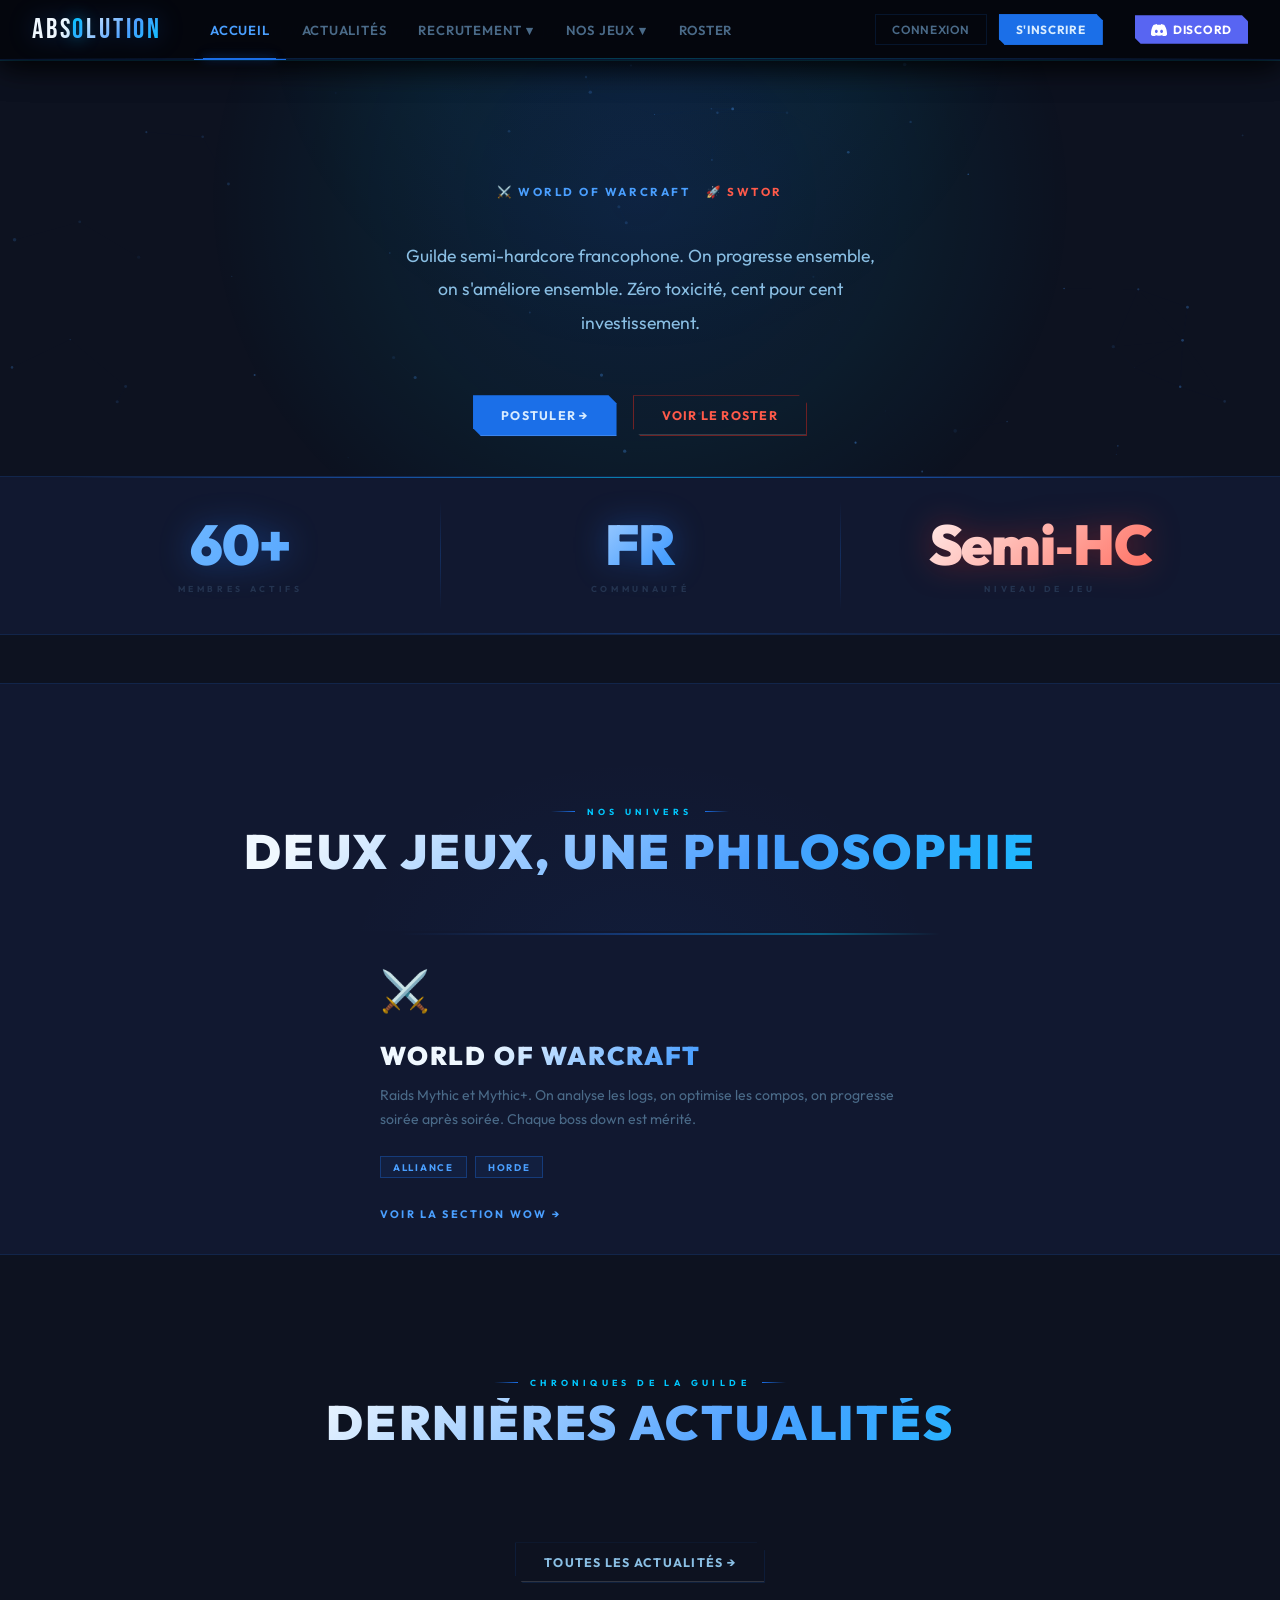
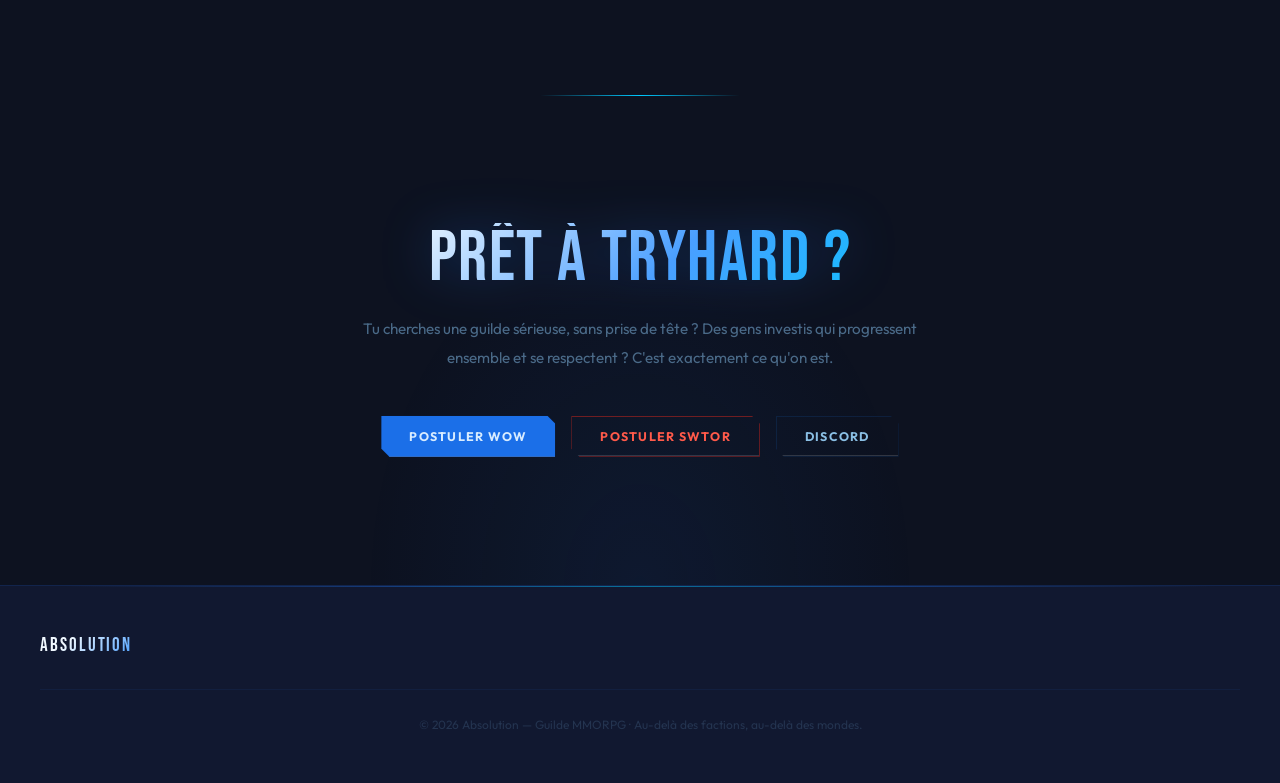
==== commit dfc2deaf: "Add cinematic intro splash animation (once per session) Elegant 2s intro: horizontal line draw → ABS" ====
--- a/Claude SIte/index.html
+++ b/Claude SIte/index.html
@@ -28,6 +28,7 @@
 </head>
 <body class="page-body">
 <canvas id="bg-canvas"></canvas>
+<script src="intro.js"></script>
 <div id="nav-root"></div>
 <div id="mobile-overlay-root"></div>
 <div id="auth-modal-root"></div>
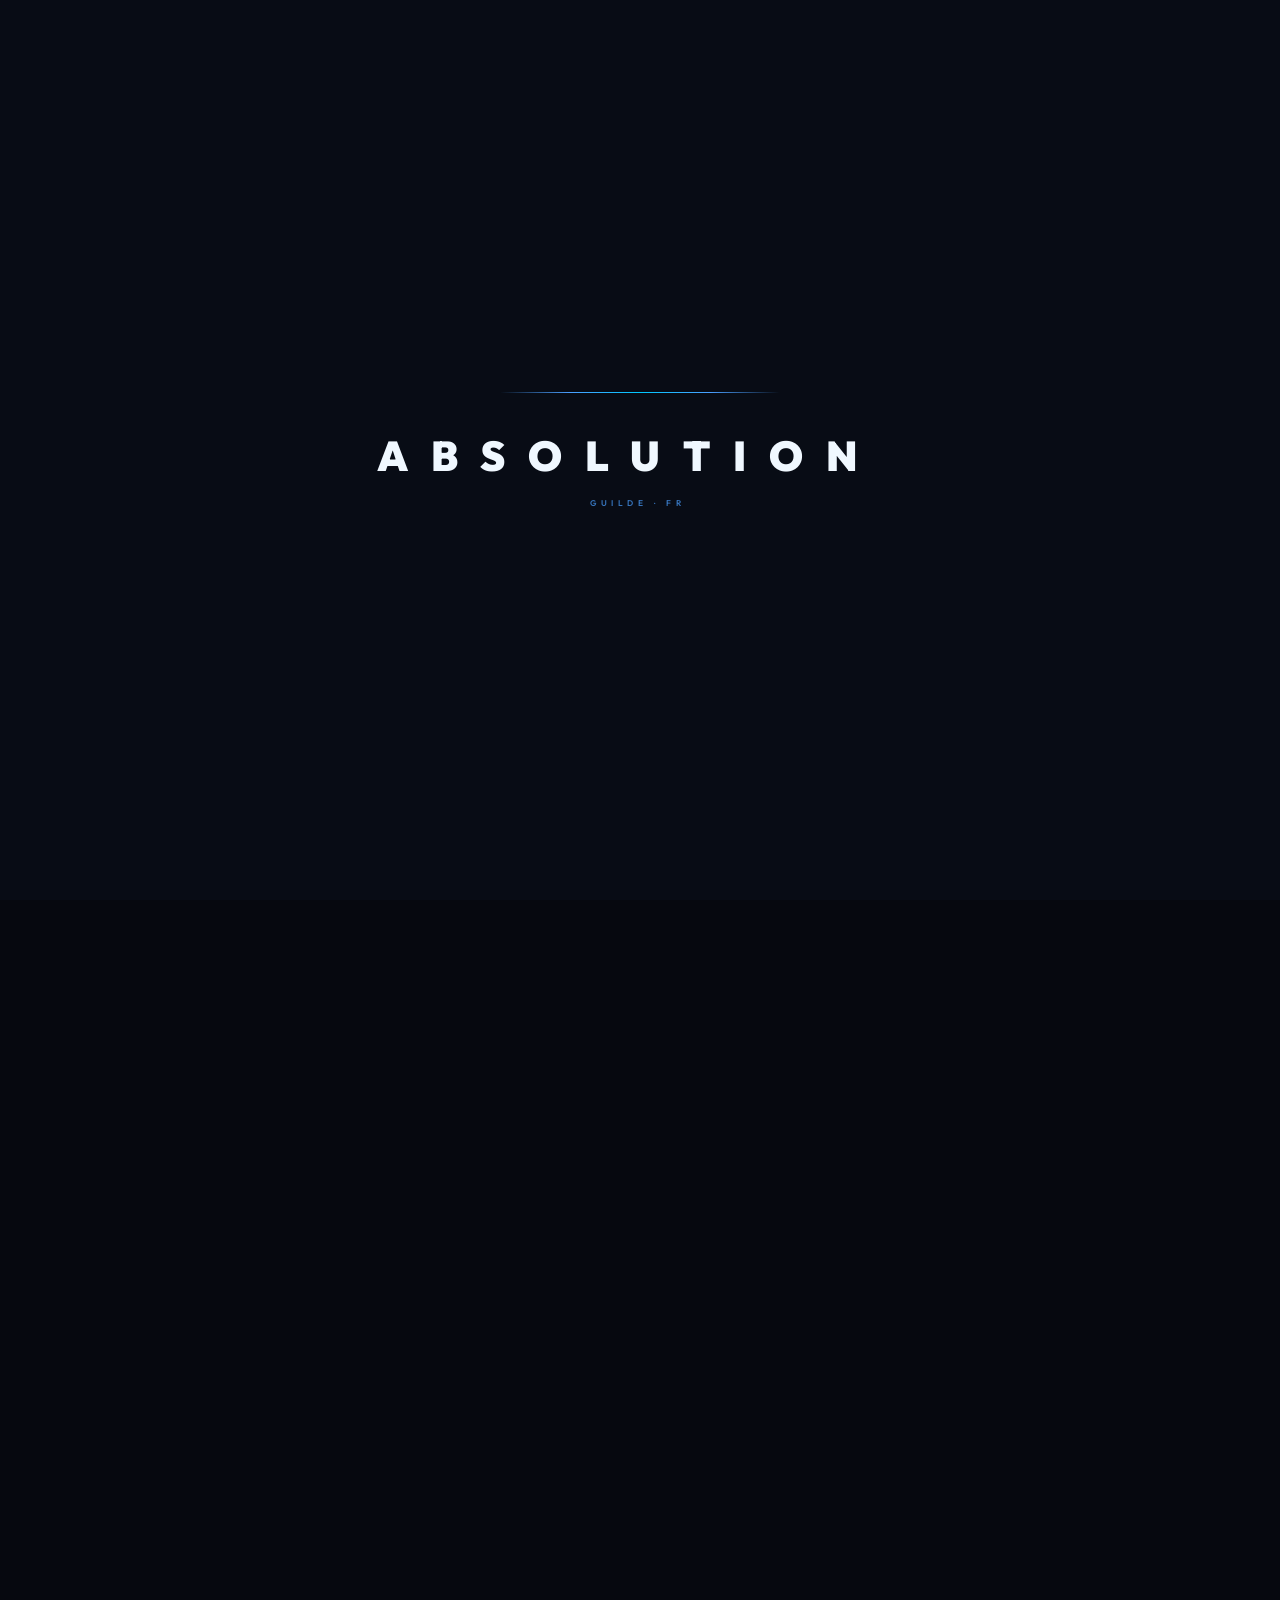
==== commit c8274664: "Redesign homepage hero — editorial left-aligned layout Replace centered template layout with typogra" ====
--- a/Claude SIte/index.html
+++ b/Claude SIte/index.html
@@ -39,26 +39,31 @@
 <section class="hero">
   <canvas class="hero-canvas" id="hero-canvas" aria-hidden="true"></canvas>
   <div class="hero-inner">
-    <div class="hero-eye fi" id="recruit-status">
-      <span class="hero-eye-badge" id="recruit-wow" data-game="wow" style="display:none;">
-        <span class="hero-eye-dot" id="dot-wow"></span>
-        <span id="label-wow">WoW &mdash; Recrutement ouvert</span>
-      </span>
-      <span class="hero-eye-badge" id="recruit-swtor" data-game="swtor" style="display:none;">
-        <span class="hero-eye-dot" id="dot-swtor"></span>
-        <span id="label-swtor">SWTOR &mdash; Recrutement ouvert</span>
-      </span>
-    </div>
-    <div class="hero-game fi d1">
-      <span class="g-wow" data-game="wow">&#9876;&#65039; World of Warcraft</span>
-      <span class="g-dot" id="hero-dot-sep"></span>
-      <span class="g-swt" data-game="swtor">&#128640; SWTOR</span>
-    </div>
-    <p class="hero-desc fi d2" data-eid="hero-desc">
-      Guilde semi-hardcore francophone. On progresse ensemble,<br>
-      on s&apos;am&eacute;liore ensemble. Z&eacute;ro toxicit&eacute;, cent pour cent investissement.
+    <div class="hero-top-row fi">
+      <div class="hero-game">
+        <span class="g-wow" data-game="wow">&#9876;&#65039; World of Warcraft</span>
+        <span class="g-dot" id="hero-dot-sep"></span>
+        <span class="g-swt" data-game="swtor">&#128640; SWTOR</span>
+      </div>
+      <div class="hero-eye" id="recruit-status">
+        <span class="hero-eye-badge" id="recruit-wow" data-game="wow" style="display:none;">
+          <span class="hero-eye-dot" id="dot-wow"></span>
+          <span id="label-wow">WoW &mdash; Recrutement ouvert</span>
+        </span>
+        <span class="hero-eye-badge" id="recruit-swtor" data-game="swtor" style="display:none;">
+          <span class="hero-eye-dot" id="dot-swtor"></span>
+          <span id="label-swtor">SWTOR &mdash; Recrutement ouvert</span>
+        </span>
+      </div>
+    </div>
+    <div class="hero-manifesto">
+      <div class="hm-line fi d1">On progresse</div>
+      <div class="hm-line hm-accent fi d2">ensemble.</div>
+    </div>
+    <p class="hero-desc fi d3" data-eid="hero-desc">
+      Guilde semi-hardcore francophone. Z&eacute;ro toxicit&eacute;,<br>cent pour cent investissement.
     </p>
-    <div class="hero-btns fi d3">
+    <div class="hero-btns fi d4">
       <button class="btn btn-primary" onclick="document.getElementById('modal-postuler').style.display='flex'">Postuler &rarr;</button>
       <a href="roster.html" class="btn btn-secondary">Voir le roster</a>
     </div>
--- a/Claude SIte/theme-v3.css
+++ b/Claude SIte/theme-v3.css
@@ -7,45 +7,51 @@
 @import url('https://fonts.googleapis.com/css2?family=Outfit:wght@300;400;500;600;700;800;900&family=Bebas+Neue&display=swap');
 
 :root {
-  /* ── Électrique ── */
-  --elec:             #1B6FE8;
-  --elec-light:       #4A9FFF;
-  --elec-bright:      #7BBFFF;
-  --elec-dim:         #0D3A8A;
-  --cyan:             #00C8FF;
-  --cyan-dim:         #006080;
-
-  /* ── Danger ── */
-  --red:              #E8281B;
-  --red-light:        #FF5A4A;
-  --red-dim:          #7A1510;
-
-  /* ── Acier / Argent ── */
-  --silver:           #B8CCE0;
-  --silver-dim:       #5A7A99;
-  --steel:            #2A3A4E;
+  /* ── Primaire — Sky Blue (distinctif, raffiné) ── */
+  --elec:             #0EA5E9;
+  --elec-light:       #38BDF8;
+  --elec-bright:      #7DD3FC;
+  --elec-dim:         #0369A1;
+  --cyan:             #06B6D4;
+  --cyan-dim:         #155E75;
+
+  /* ── Prestige — Ambre / Or ── */
+  --gold:             #92400E;
+  --gold-light:       #D97706;
+  --gold-bright:      #F59E0B;
+  --gold-dim:         #451A03;
+
+  /* ── Danger / SWTOR ── */
+  --red:              #DC2626;
+  --red-light:        #F87171;
+  --red-dim:          #7F1D1D;
+
+  /* ── Acier ── */
+  --silver:           #CBD5E1;
+  --silver-dim:       #64748B;
+  --steel:            #1E3A5F;
 
   /* ── Success ── */
-  --success:          #0FAF6E;
-  --success-light:    #3DFFB2;
-
-  /* ── Fonds ── */
-  --bg:               #0D1220;
-  --bg-2:             #111830;
-  --bg-3:             #172040;
-  --bg-4:             #1C2848;
+  --success:          #059669;
+  --success-light:    #34D399;
+
+  /* ── Fonds — profonds ── */
+  --bg:               #06080F;
+  --bg-2:             #0B0F1C;
+  --bg-3:             #101828;
+  --bg-4:             #162035;
 
   /* ── Textes ── */
-  --txt:              #F0F8FF;
-  --txt-2:            #8ABFE4;
-  --txt-3:            #4A6A88;
-  --txt-4:            #243450;
+  --txt:              #F0F9FF;
+  --txt-2:            #7DD3FC;
+  --txt-3:            #475569;
+  --txt-4:            #1E2D3D;
 
   /* ── Bordures ── */
-  --bdr:              rgba(27,111,232,0.14);
-  --bdr-elec:         rgba(27,111,232,0.45);
-  --bdr-strong:       rgba(74,159,255,0.6);
-  --bdr-cyan:         rgba(0,200,255,0.35);
+  --bdr:              rgba(14,165,233,0.10);
+  --bdr-elec:         rgba(14,165,233,0.40);
+  --bdr-strong:       rgba(56,189,248,0.50);
+  --bdr-cyan:         rgba(6,182,212,0.28);
 
   /* ── Typographie ── */
   --display:          'Bebas Neue', sans-serif;
@@ -53,57 +59,53 @@
   --font:             'Outfit', sans-serif;
 
   /* ── Misc ── */
-  --radius:           0px;
+  --radius:           2px;
   --nav-h:            60px;
   --transition:       0.16s cubic-bezier(0.4, 0, 0.2, 1);
 
   /* ── Shadows & Glows ── */
-  --shadow:           0 8px 40px rgba(0,0,0,0.8);
-  --glow-elec:        0 0 28px rgba(27,111,232,0.4);
-  --glow-cyan:        0 0 24px rgba(0,200,255,0.35);
-  --glow-red:         0 0 24px rgba(232,40,27,0.35);
-  --glow-sm:          0 0 12px rgba(27,111,232,0.25);
+  --shadow:           0 8px 40px rgba(0,0,0,0.85);
+  --glow-elec:        0 0 28px rgba(14,165,233,0.35);
+  --glow-cyan:        0 0 24px rgba(6,182,212,0.28);
+  --glow-red:         0 0 24px rgba(220,38,38,0.28);
+  --glow-sm:          0 0 12px rgba(14,165,233,0.18);
+  --glow-gold:        0 0 24px rgba(217,119,6,0.30);
 
   /* ── Aliases compatibilité ── */
-  --blue:             #1B6FE8;
-  --blue-light:       #4A9FFF;
-  --blue-dark:        #0D3A8A;
-  --red-light:        #FF5A4A;
-  --violet:           #1B6FE8;
-  --color-primary:    #1B6FE8;
-  --color-secondary:  #E8281B;
-  --color-accent:     #00C8FF;
-  --color-tertiary:   #7BBFFF;
-  --color-success:    #3DFFB2;
-  --bg-base:          #0D1220;
-  --bg-surface:       #111830;
-  --bg-card:          #111830;
-  --bg-card-hover:    #172040;
-  --text-primary:     #F0F8FF;
-  --text-secondary:   #8ABFE4;
-  --text-muted:       #4A6A88;
-  --text-dim:         #182030;
-  --border:           rgba(27,111,232,0.14);
-  --border-strong:    rgba(27,111,232,0.45);
-  --shadow-blue:      0 0 28px rgba(27,111,232,0.4);
-  --shadow-red:       0 0 24px rgba(232,40,27,0.35);
-  --shadow-gold:      0 0 28px rgba(27,111,232,0.4);
-  --shadow-crimson:   0 0 24px rgba(232,40,27,0.35);
-  --gold:             #4A9FFF;
-  --gold-light:       #7BBFFF;
-  --gold-bright:      #B8DCFF;
-  --gold-dim:         #0D3A8A;
-  --crimson:          #E8281B;
-  --crimson-light:    #FF5A4A;
-  --crimson-bright:   #FF8A7A;
-  --cream:            #D8ECFF;
-  --glass-bg:         #080C15;
-  --glass-border:     rgba(27,111,232,0.14);
-  --glass-inset:      inset 0 1px 0 rgba(74,159,255,0.06);
+  --blue:             #0EA5E9;
+  --blue-light:       #38BDF8;
+  --blue-dark:        #0369A1;
+  --violet:           #0EA5E9;
+  --color-primary:    #0EA5E9;
+  --color-secondary:  #DC2626;
+  --color-accent:     #06B6D4;
+  --color-tertiary:   #7DD3FC;
+  --color-success:    #34D399;
+  --bg-base:          #06080F;
+  --bg-surface:       #0B0F1C;
+  --bg-card:          #0B0F1C;
+  --bg-card-hover:    #101828;
+  --text-primary:     #F0F9FF;
+  --text-secondary:   #7DD3FC;
+  --text-muted:       #475569;
+  --text-dim:         #0C1828;
+  --border:           rgba(14,165,233,0.10);
+  --border-strong:    rgba(14,165,233,0.40);
+  --shadow-blue:      0 0 28px rgba(14,165,233,0.35);
+  --shadow-red:       0 0 24px rgba(220,38,38,0.28);
+  --shadow-gold:      0 0 28px rgba(217,119,6,0.30);
+  --shadow-crimson:   0 0 24px rgba(220,38,38,0.28);
+  --crimson:          #DC2626;
+  --crimson-light:    #F87171;
+  --crimson-bright:   #FCA5A5;
+  --cream:            #E0F2FE;
+  --glass-bg:         #06080F;
+  --glass-border:     rgba(14,165,233,0.10);
+  --glass-inset:      inset 0 1px 0 rgba(56,189,248,0.05);
   --glass-blur:       blur(0px);
   --ease:             0.16s cubic-bezier(0.4,0,0.2,1);
-  --bdr-gold:         rgba(27,111,232,0.45);
-  --success-light:    #3DFFB2;
+  --bdr-gold:         rgba(217,119,6,0.40);
+  --success-light:    #34D399;
 }
 
 *, *::before, *::after { box-sizing: border-box; margin: 0; padding: 0; }
@@ -112,6 +114,9 @@
 body {
   font-family: var(--body);
   background: var(--bg);
+  background-image: radial-gradient(circle, rgba(14,165,233,0.032) 1px, transparent 1px);
+  background-size: 28px 28px;
+  background-attachment: fixed;
   color: var(--txt);
   min-height: 100vh;
   overflow-x: hidden;
@@ -127,12 +132,12 @@
   position: fixed;
   top: 0; left: 50%;
   transform: translateX(-50%);
-  width: 60vw;
-  height: 40vh;
+  width: 75vw;
+  height: 50vh;
   background: radial-gradient(ellipse at 50% 0%,
-    rgba(27,111,232,0.07) 0%,
-    rgba(0,200,255,0.03) 40%,
-    transparent 70%);
+    rgba(14,165,233,0.07) 0%,
+    rgba(6,182,212,0.025) 45%,
+    transparent 72%);
   pointer-events: none;
   z-index: 0;
 }
@@ -193,10 +198,10 @@
   font-family: var(--body); font-size: 0.78rem; font-weight: 700;
   letter-spacing: 0.1em; text-transform: uppercase;
   padding: 0.75rem 1.75rem;
-  border-radius: 0;
+  border-radius: var(--radius);
   border: none; cursor: pointer;
   transition: all var(--transition); white-space: nowrap;
-  position: relative; overflow: hidden; clip-path: polygon(0 0, calc(100% - 8px) 0, 100% 8px, 100% 100%, 8px 100%, 0 calc(100% - 8px));
+  position: relative; overflow: hidden;
 }
 /* Ligne électrique en bas */
 .btn::after {
@@ -207,8 +212,8 @@
 
 .btn-primary {
   background: var(--elec);
-  color: #D8ECFF;
-  box-shadow: 0 2px 16px rgba(27,111,232,0.35);
+  color: #E0F2FE;
+  box-shadow: 0 2px 16px rgba(14,165,233,0.30);
 }
 .btn-primary:hover {
   background: var(--elec-light);
@@ -218,10 +223,10 @@
 .btn-secondary {
   background: transparent;
   color: var(--red-light);
-  border: 1px solid rgba(232,40,27,0.45);
+  border: 1px solid rgba(220,38,38,0.40);
 }
 .btn-secondary:hover {
-  background: rgba(232,40,27,0.1);
+  background: rgba(220,38,38,0.08);
   border-color: var(--red-light);
   box-shadow: var(--glow-red);
   transform: translateY(-2px);
@@ -246,5 +251,5 @@
   border-color: var(--elec-light);
   box-shadow: var(--glow-sm);
 }
-
-
+
+
--- a/Claude SIte/nav-v3.css
+++ b/Claude SIte/nav-v3.css
@@ -100,9 +100,9 @@
 }
 .nav-auth-btn:hover { color: var(--txt); border-color: var(--bdr-elec); background: rgba(27,111,232,0.06); }
 .nav-auth-btn.primary {
-  background: var(--elec); border-color: var(--elec); color: #D8ECFF;
-  font-weight: 700; box-shadow: 0 0 16px rgba(27,111,232,0.3);
-  clip-path: polygon(0 0, calc(100% - 6px) 0, 100% 6px, 100% 100%, 6px 100%, 0 calc(100% - 6px));
+  background: var(--elec); border-color: var(--elec); color: #E0F2FE;
+  font-weight: 700; box-shadow: 0 0 16px rgba(14,165,233,0.25);
+  border-radius: var(--radius);
 }
 .nav-auth-btn.primary:hover { background: var(--elec-light); box-shadow: var(--glow-elec); }
 .nav-auth-btn.admin-btn { background: rgba(27,111,232,0.1); border-color: var(--bdr-elec); color: var(--elec-light); }
@@ -113,7 +113,7 @@
   font-size: 0.74rem; font-weight: 700; letter-spacing: 0.06em; text-transform: uppercase;
   padding: 0.42rem 1rem;
   border: none; cursor: pointer; text-decoration: none; transition: background var(--transition);
-  clip-path: polygon(0 0, calc(100% - 6px) 0, 100% 6px, 100% 100%, 6px 100%, 0 calc(100% - 6px));
+  border-radius: var(--radius);
 }
 .nav-discord-btn:hover { background: #4752C4; }
 
@@ -157,22 +157,14 @@
 .auth-modal.open { display: flex; }
 .auth-modal-box {
   background: var(--bg-2);
-  border: 1px solid rgba(27,111,232,0.2);
+  border: 1px solid rgba(14,165,233,0.18);
   border-top: 2px solid var(--elec);
   width: 100%; max-width: 420px; padding: 2.25rem;
   position: relative;
   box-shadow: 0 24px 80px rgba(0,0,0,0.9), var(--glow-elec);
-  clip-path: polygon(0 0, calc(100% - 16px) 0, 100% 16px, 100% 100%, 0 100%);
-}
-/* Coin coupé décoration */
-.auth-modal-box::before {
-  content: '';
-  position: absolute; top: 0; right: 0;
-  width: 0; height: 0; border-style: solid;
-  border-width: 16px 16px 0 0;
-  border-color: var(--bg-3) transparent transparent transparent;
-  z-index: 2;
-}
+  border-radius: var(--radius);
+}
+.auth-modal-box::before { display: none; }
 .auth-modal-title {
   font-family: var(--display); font-size: 1.8rem; letter-spacing: 0.06em;
   margin-bottom: 1.5rem; color: var(--txt);
--- a/Claude SIte/site-v3.css
+++ b/Claude SIte/site-v3.css
@@ -58,30 +58,24 @@
   display: block; text-decoration: none; color: var(--text-primary);
   background: var(--bg-2);
   border: 1px solid var(--bdr);
-  border-top: 2px solid rgba(27,111,232,0.3);
+  border-top: 2px solid rgba(14,165,233,0.22);
   padding: 2rem;
   transition: transform var(--transition), box-shadow var(--transition), border-color var(--transition);
   cursor: pointer; position: relative; overflow: hidden;
-  clip-path: polygon(0 0, calc(100% - 12px) 0, 100% 12px, 100% 100%, 0 100%);
-}
-/* Coin coupé décoration */
-.card::before {
-  content: '';
-  position: absolute; top: 0; right: 0;
-  width: 0; height: 0;
-  border-style: solid;
-  border-width: 12px 12px 0 0;
-  border-color: var(--bg-3) transparent transparent transparent;
-  pointer-events: none; z-index: 2;
-}
-/* Ligne électrique gauche */
+  border-radius: var(--radius);
+}
+.card::before { display: none; }
+/* Ligne accent gauche — toujours visible, s'intensifie au hover */
 .card::after {
   content: '';
   position: absolute; left: 0; top: 0; bottom: 0; width: 2px;
+  background: linear-gradient(180deg, var(--elec-dim), transparent 80%);
+  opacity: 0.45; transition: opacity var(--transition), background var(--transition);
+}
+.card:hover::after {
+  opacity: 1;
   background: linear-gradient(180deg, var(--elec), transparent 80%);
-  opacity: 0; transition: opacity var(--transition);
-}
-.card:hover::after { opacity: 1; }
+}
 .card:hover {
   transform: translateY(-4px);
   border-color: var(--bdr-elec);
@@ -90,9 +84,9 @@
   color: var(--text-primary); text-decoration: none;
 }
 
-.card-wow   { border-top-color: rgba(27,111,232,0.5); }
-.card-swtor { border-top-color: rgba(232,40,27,0.5); }
-.card-guild { border-top-color: rgba(74,159,255,0.3); }
+.card-wow   { border-top-color: rgba(14,165,233,0.40); }
+.card-swtor { border-top-color: rgba(220,38,38,0.40); }
+.card-guild { border-top-color: rgba(56,189,248,0.25); }
 .card-wow:hover   { border-top-color: var(--elec); }
 .card-swtor:hover { border-top-color: var(--red-light); }
 
@@ -201,17 +195,13 @@
 
 .role-card {
   background: var(--bg-2); border: 1px solid var(--bdr);
-  border-top: 2px solid rgba(27,111,232,0.35);
+  border-top: 2px solid rgba(14,165,233,0.30);
   padding: 1.25rem;
   position: relative; overflow: hidden;
+  border-radius: var(--radius);
   transition: transform var(--transition), box-shadow var(--transition), border-color var(--transition);
 }
-.role-card::before {
-  content: ''; position: absolute; top: 0; right: 0;
-  width: 0; height: 0; border-style: solid;
-  border-width: 10px 10px 0 0;
-  border-color: var(--bg-3) transparent transparent transparent;
-}
+.role-card::before { display: none; }
 .role-card:hover {
   transform: translateY(-2px);
   border-color: var(--bdr-elec); border-top-color: var(--elec);
@@ -318,14 +308,14 @@
 .sec-header { text-align: center; margin-bottom: 3.5rem; position: relative; }
 .sec-eyebrow {
   font-family: var(--font); font-size: 0.55rem; font-weight: 700;
-  letter-spacing: 0.5em; text-transform: uppercase; color: var(--cyan);
+  letter-spacing: 0.5em; text-transform: uppercase; color: var(--gold-light);
   display: inline-flex; align-items: center; gap: 0.75rem; margin-bottom: 0.65rem;
 }
 .sec-eyebrow::before, .sec-eyebrow::after {
   content: ''; display: inline-block; width: 24px; height: 1px;
-  background: linear-gradient(90deg, transparent, var(--elec));
-}
-.sec-eyebrow::after { background: linear-gradient(90deg, var(--elec), transparent); }
+  background: linear-gradient(90deg, transparent, var(--gold-light));
+}
+.sec-eyebrow::after { background: linear-gradient(90deg, var(--gold-light), transparent); }
 .sec-title {
   font-family: var(--font); font-size: clamp(1.8rem,4vw,3rem); font-weight: 900;
   text-transform: uppercase; letter-spacing: 0.05em;
@@ -334,21 +324,22 @@
 }
 
 /* ══════════════════════════════
-   ACCUEIL — HERO
+   ACCUEIL — HERO V2 (éditorial, gauche)
 ══════════════════════════════ */
 .hero {
-  display: flex; align-items: center; justify-content: center;
-  text-align: center; padding: calc(var(--nav-h) + 1.75rem) 2rem 2.5rem;
-  position: relative; overflow: hidden; min-height: 0;
-}
-/* Halo diffus centré */
+  display: block;
+  text-align: left;
+  padding: calc(var(--nav-h) + 5rem) 2rem 5rem;
+  position: relative; overflow: hidden;
+}
+/* Halo atmosphérique — légèrement à gauche */
 .hero::before {
-  content: ''; position: absolute; top: -10%; left: 50%; transform: translateX(-50%);
-  width: 900px; height: 600px;
-  background: radial-gradient(ellipse at 50% 30%,
-    rgba(27,111,232,0.14) 0%,
-    rgba(0,200,255,0.06) 40%,
-    transparent 68%);
+  content: ''; position: absolute; top: -10%; left: 20%; transform: none;
+  width: 900px; height: 700px;
+  background: radial-gradient(ellipse at 30% 30%,
+    rgba(14,165,233,0.11) 0%,
+    rgba(6,182,212,0.04) 45%,
+    transparent 72%);
   pointer-events: none; z-index: 0;
 }
 .hero::after { display: none; }
@@ -358,14 +349,20 @@
   position: absolute; inset: 0;
   width: 100%; height: 100%;
   pointer-events: none; z-index: 0;
-  opacity: 0.7;
-}
-
-.hero-inner { position: relative; z-index: 1; }
+  opacity: 0.5;
+}
+
+.hero-inner { position: relative; z-index: 1; max-width: 1100px; margin: 0 auto; }
+
+/* Top row : jeux + recrutement */
+.hero-top-row {
+  display: flex; align-items: center;
+  justify-content: space-between; gap: 1.5rem;
+  flex-wrap: wrap; margin-bottom: 4rem;
+}
 
 .hero-eye {
-  display: inline-flex; align-items: center; gap: 0.75rem;
-  margin-bottom: 2rem;
+  display: inline-flex; align-items: center; gap: 0.75rem; flex-wrap: wrap;
 }
 .hero-eye-badge {
   background: var(--bg-2);
@@ -379,52 +376,49 @@
 .hero-eye-dot {
   width: 6px; height: 6px; border-radius: 50%;
   background: var(--success-light); display: inline-block; flex-shrink: 0;
-  box-shadow: 0 0 8px rgba(61,255,178,0.7);
+  box-shadow: 0 0 8px rgba(52,211,153,0.7);
   animation: pulse-dot 2s ease-in-out infinite;
 }
 @keyframes pulse-dot {
-  0%, 100% { opacity: 1; box-shadow: 0 0 8px rgba(61,255,178,0.7); }
-  50%       { opacity: 0.6; box-shadow: 0 0 3px rgba(61,255,178,0.3); }
-}
-
-/* Titre principal — style "logo cristal" */
-.hero-title {
-  font-family: var(--display);
-  font-size: clamp(4.5rem, 13vw, 9.5rem);
-  letter-spacing: 0.06em; line-height: 0.88;
-  margin-bottom: 0.4rem;
-  background: linear-gradient(160deg,
-    #FFFFFF 0%,
-    var(--elec-bright) 25%,
-    var(--elec-light) 50%,
-    var(--cyan) 80%,
-    rgba(0,200,255,0.6) 100%);
-  -webkit-background-clip: text; -webkit-text-fill-color: transparent; background-clip: text;
-  /* Halo lumineux */
-  filter: drop-shadow(0 0 30px rgba(27,111,232,0.35)) drop-shadow(0 0 60px rgba(0,200,255,0.15));
-}
-/* Lettre A — référence directe au logo */
-.hero-title span {
-  -webkit-text-fill-color: transparent;
-  background: linear-gradient(160deg, #FFFFFF 0%, var(--cyan) 60%, var(--elec) 100%);
-  -webkit-background-clip: text; background-clip: text;
-  filter: drop-shadow(0 0 20px rgba(0,200,255,0.5));
+  0%, 100% { opacity: 1; box-shadow: 0 0 8px rgba(52,211,153,0.7); }
+  50%       { opacity: 0.6; box-shadow: 0 0 3px rgba(52,211,153,0.3); }
 }
 
 .hero-game {
   font-size: 0.72rem; font-weight: 700; letter-spacing: 0.22em; text-transform: uppercase;
-  color: var(--txt-3); margin-bottom: 2.5rem;
-  display: flex; align-items: center; justify-content: center; gap: 1rem;
+  color: var(--txt-3); margin-bottom: 0;
+  display: flex; align-items: center; gap: 1rem;
 }
 .hero-game .g-wow { color: var(--elec-light); }
 .hero-game .g-swt { color: var(--red-light); }
 .hero-game .g-dot { width: 3px; height: 3px; border-radius: 50%; background: var(--txt-4); display: inline-block; }
 
+/* Manifesto typographique */
+.hero-manifesto { margin-bottom: 2.5rem; }
+.hm-line {
+  font-family: var(--display);
+  font-size: clamp(4.5rem, 12vw, 9rem);
+  line-height: 0.88; letter-spacing: 0.01em;
+  color: var(--txt); display: block;
+}
+.hm-accent {
+  background: linear-gradient(135deg, var(--elec-bright) 0%, var(--elec) 55%, var(--cyan) 100%);
+  -webkit-background-clip: text; -webkit-text-fill-color: transparent; background-clip: text;
+  filter: drop-shadow(0 0 32px rgba(14,165,233,0.28));
+}
+
 .hero-desc {
-  font-family: var(--body); font-size: 1.1rem; color: var(--txt-2);
-  line-height: 1.9; max-width: 520px; margin: 0 auto 3.5rem;
-}
-.hero-btns { display: flex; gap: 1rem; justify-content: center; flex-wrap: wrap; }
+  font-family: var(--body); font-size: 1rem; color: var(--txt-3);
+  line-height: 1.85; max-width: 400px; margin: 0 0 3rem 0;
+}
+.hero-btns { display: flex; gap: 1rem; justify-content: flex-start; flex-wrap: wrap; }
+
+@media (max-width: 700px) {
+  .hero { padding: calc(var(--nav-h) + 3rem) 1.5rem 3.5rem; }
+  .hm-line { font-size: clamp(3rem, 14vw, 4.5rem); }
+  .hero-top-row { margin-bottom: 2.5rem; }
+  .hero-desc { max-width: 100%; }
+}
 
 /* ══════════════════════════════
    STATS — "TERMINAL"
@@ -434,11 +428,11 @@
   border-bottom: 1px solid var(--bdr);
   background: var(--bg-2); position: relative;
 }
-/* Ligne électrique top */
+/* Ligne prestige top */
 #s-stats::before {
   content: ''; position: absolute; top: 0; left: 0; right: 0; height: 1px;
-  background: linear-gradient(90deg, transparent 5%, var(--elec) 30%, var(--cyan) 50%, var(--elec) 70%, transparent 95%);
-  opacity: 0.6;
+  background: linear-gradient(90deg, transparent 5%, var(--gold-light) 30%, var(--gold-bright) 50%, var(--gold-light) 70%, transparent 95%);
+  opacity: 0.45;
 }
 #s-stats::after {
   content: ''; position: absolute; bottom: 0; left: 0; right: 0; height: 1px;
@@ -532,7 +526,7 @@
   display: flex; flex-direction: column; align-items: center; text-align: center;
   padding: 1.75rem 1rem; text-decoration: none; border: 1px solid;
   background: var(--bg-2); transition: transform var(--transition), box-shadow var(--transition), border-color var(--transition);
-  clip-path: polygon(0 0, calc(100% - 10px) 0, 100% 10px, 100% 100%, 0 100%);
+  border-radius: var(--radius);
 }
 .modal-choice:hover { transform: translateY(-3px); }
 .wow-choice   { border-color: var(--bdr); }
